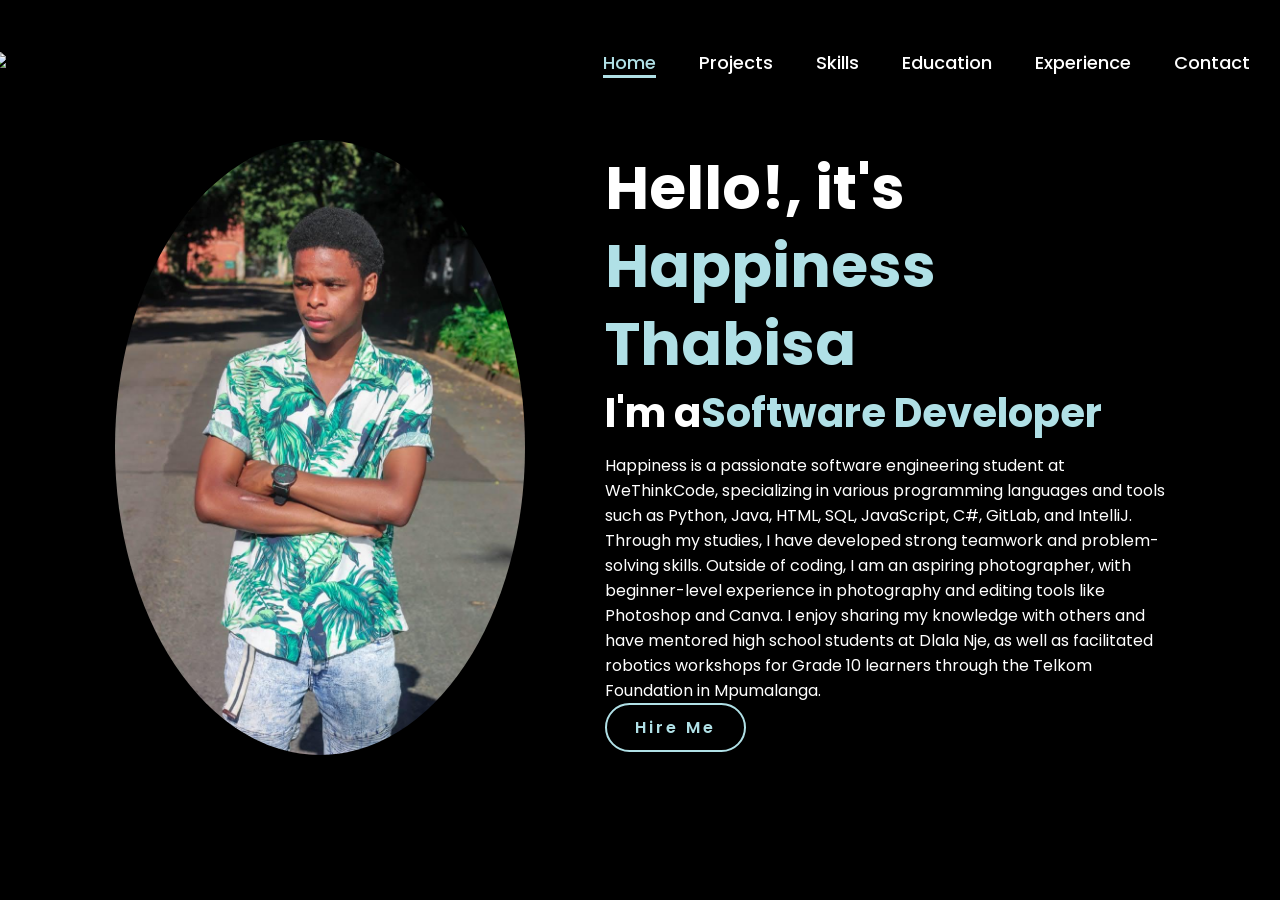
==== index.html @ 17fee204 "I added the project page" ====
<!DOCTYPE html>
<html lang="en">
<head>
    <meta charset="UTF-8">
    <meta name="viewport" content="width=device-width, initial-scale=1.0">
    <link rel="stylesheet" href="https://cdnjs.cloudflare.com/ajax/libs/font-awesome/6.5.2/css/all.min.css">
    <link rel="stylesheet" href="style.css">
    <title>HTSEFIKE Portfolio</title>
</head>
<body>
    <header>
        <div class="Logo"> <img class="header-img" src="HTSEFIKE.png"></div>
        <nav>
            <a href="#" class="active">Home</a>
            <a href="projects.html">Projects</a>
            <a href="#">Skills</a>
            <a href="#">Education</a>
            <a href="#">Experience</a>
            <a href="#">Contact</a>
        </nav>
    </header>
    <section class="home">
        <div class="home-img">
            <img src ="IMG-20211229-WA0019.jpg"alt="">
        </div>
        <div class="home-content">
            <h1>Hello!, it's <span>Happiness Thabisa</span></h1>
            <h3 class="typing-text">I'm a<span></span></h3>
            <p>Happiness is a passionate software engineering student at WeThinkCode, specializing in various programming languages and tools such as Python, Java, HTML, SQL, JavaScript, C#, GitLab, and IntelliJ. Through my studies, I have developed strong teamwork and problem-solving skills.

                Outside of coding, I am an aspiring photographer, with beginner-level experience in photography and editing tools like Photoshop and Canva. I enjoy sharing my knowledge with others and have mentored high school students at Dlala Nje, as well as facilitated robotics workshops for Grade 10 learners through the Telkom Foundation in Mpumalanga.</p>
            <div class="social-icons">
                <a href="#"><i class="fa4-brands fa-linkedin"></i></a>
                <a href="#"><i class="fa4-brands fa-github"></i></a>
                <a href="#"><i class="fa4-brands fa-instagram"></i></a>
                <a href="#"><i class="fa4-brands fa-facebook"></i></a>
            </div>
            <a href="#" class="btn">Hire Me</a>
        </div>
    </section>
</body>
</html>
---- style.css ----
@import url('https://fonts.googleapis.com/css2?family=Poppins:wght@100;200;300;400;500;600&display=swap');

*{margin: 0;
padding: 0;
box-sizing: border-box;
text-decoration: none;
outline: none;
font-family: "Poppins", sans-serif;
}

html{
    font-size: 62.5%;
}

body{
    width: 100%;
    height: 100vh;
    overflow-x: hidden;
    background-color: black;
    color: white;
}

header{
    margin-top: 20px;
    position: fixed;
    top: 20px;
    left: -20px;
    width: 100%;
    padding: 1rem;
    background-color: transparent;
    filter: drop-shadow(10px);
    display: flex;
    justify-content: space-between;
    align-items: center;
    z-index: 100;
    height: 5%;
}
.header-img{
    height:  180px;
}
.logo{
    font-size: 3rem;
    color: #b0e0e6;
    font-weight: 800;
    cursor: pointer;
    transition: 0.5s ease;
}

.logo:hover{
    transform: scale(1,1);
}
nav a{
    font-size: 1.8rem;
    color: white;
    margin-left: 4rem;
    font-weight: 500;
    transition: 0.4s ease;
    border-bottom: 3px solid transparent;
}

nav a:hover,
nav a.active{
    color: #b0e0e6;
    border-bottom: 3px solid #b0e0e6;
}

@media(max-width:995px){
    nav{
        position: absolute;
        display: none;
        top: 0;
        right: 0;
        width: 40%;
        border-left: 3px solid #b0e0e6;
        border-bottom: 3px solid #b0e0e6;
        border-bottom: 0.1rem solid rgba(0,0, 0, 1);
    }
    nav.active{
        display: block;
    }
    nav a{
        display: block;
        font-size: 2rem;
        margin: 3rem 0;
    }
    nav a:hover,
    nav a.active{
        padding: 1rem;
        border-radius: 0.5rem;
        border-bottom: 0.5rem solid #b0e0e6;
    }
}
section{
    min-height: 100vh;
    padding: 5rem 9% 5rem;
}
.home{
    display: flex;
    justify-content: center;
    align-items: center;
    gap: 8rem;
    background-color: black;
}
.home .home-content h1{
    font-size: 6rem;
    font-weight: 700;
    line-height: 1.3;
}

span{color:#b0e0e6;}

.home-content h3{
    font-size: 4rem;
    margin-bottom: 1rem;
    font-weight: 700;
}
.home-content p{
    font-size: 1.6rem;
}
.home-img{
    border-radius: 50%;
}
.home-img img{
    position: relative;
    width: 32vw;
    border-radius: 50%;
    box-shadow: 0 0 25px solid #b0e0e6;
    cursor: pointer;
    transition: 0.2s linear;
}
.home-img img:hover{
    font-size: 1.8rem;
    font-weight: 500;
}
.social-lcons a{
    display: inline-flex;
    justify-content: center;
    align-items: center;
    width: 4rem;
    height: 4rem;
    background-color: transparent;
    border: 0.2rem solid #b0e0e6;
    font-size: 2rem;
    border-radius: 2rem;
    margin: 3rem 1.5rem 3rem 0;
    transition: 0.3s ease;
    color: #b0e0e6;
}
.social-lcons a:hover{
    color: black;
    transform: scale(1.3)translateY(-5px);
    background-color: #b0e0e6;
    box-shadow: 0 0 25px #b0e0e6;
}

.btn{
    display: inline-block;
    padding: 1rem 2.8rem;
    background-color: black;
    border-radius: 4rem;
    font-size: 1.6rem;
    color: #b0e0e6;
    letter-spacing: 0.3rem;
    font-weight: 600;
    border: 2px solid #b0e0e6;
    transition: 0.3s ease;
    cursor: pointer;
}
.btn:hover{
    transform: scale(1.03);
    background-color: #b0e0e6;
    color: black;
    box-shadow: 0 0 25px #b0e0e6;
}

.typing-text{
    font-size: 34px;
    font-weight: 600;
    min-width: 280px;
}
.typing-text span{
    position: relative;
}
.typing-text span::before{
    content: "Software Developer";
    color:#b0e0e6;
    animation: words 20s infinite;
}
.typing-text span::after{
    content: "";
    background-color: black;
    position: absolute;
    width: calc(100%+8px);
    height: 100%;
    border-left: 3px solid black;
    right: -8;
    animation: cursor 0.6s infinite;
}
@keyframes words{
    0%, 20%{
    content: " Software Engineer";
    }
    21%, 40%{
        content: " Developer";
    }
    41%, 60%{
        content: " Photographer";
    }
    61%, 80%{
        content: " Web Developer";
    }
    81%, 100%{
        content: " Tech Tutor";
    }
}
@media(max-width: 100px){
    .home{
        gap:4rem;
    }
}
@media(max-width: 995px){
    .home{
        flex-direction: column;
        margin: 5rem 4rem;
    }
    .home .home-content h3{
        font-size: 2.5rem;
    }
    .home-content h1{
        font-size: 5rem;
    }
    .home-img img{
        width: 70vw;
        margin-top: 4rem;
    }
    
}

.projects-gallery {
    display: flex;
    flex-wrap: wrap;
    gap: 20px;
    justify-content: center;
}
.project {
    text-align: center;
}
.project img {
    max-width: 300px;
    border-radius: 10px;
}
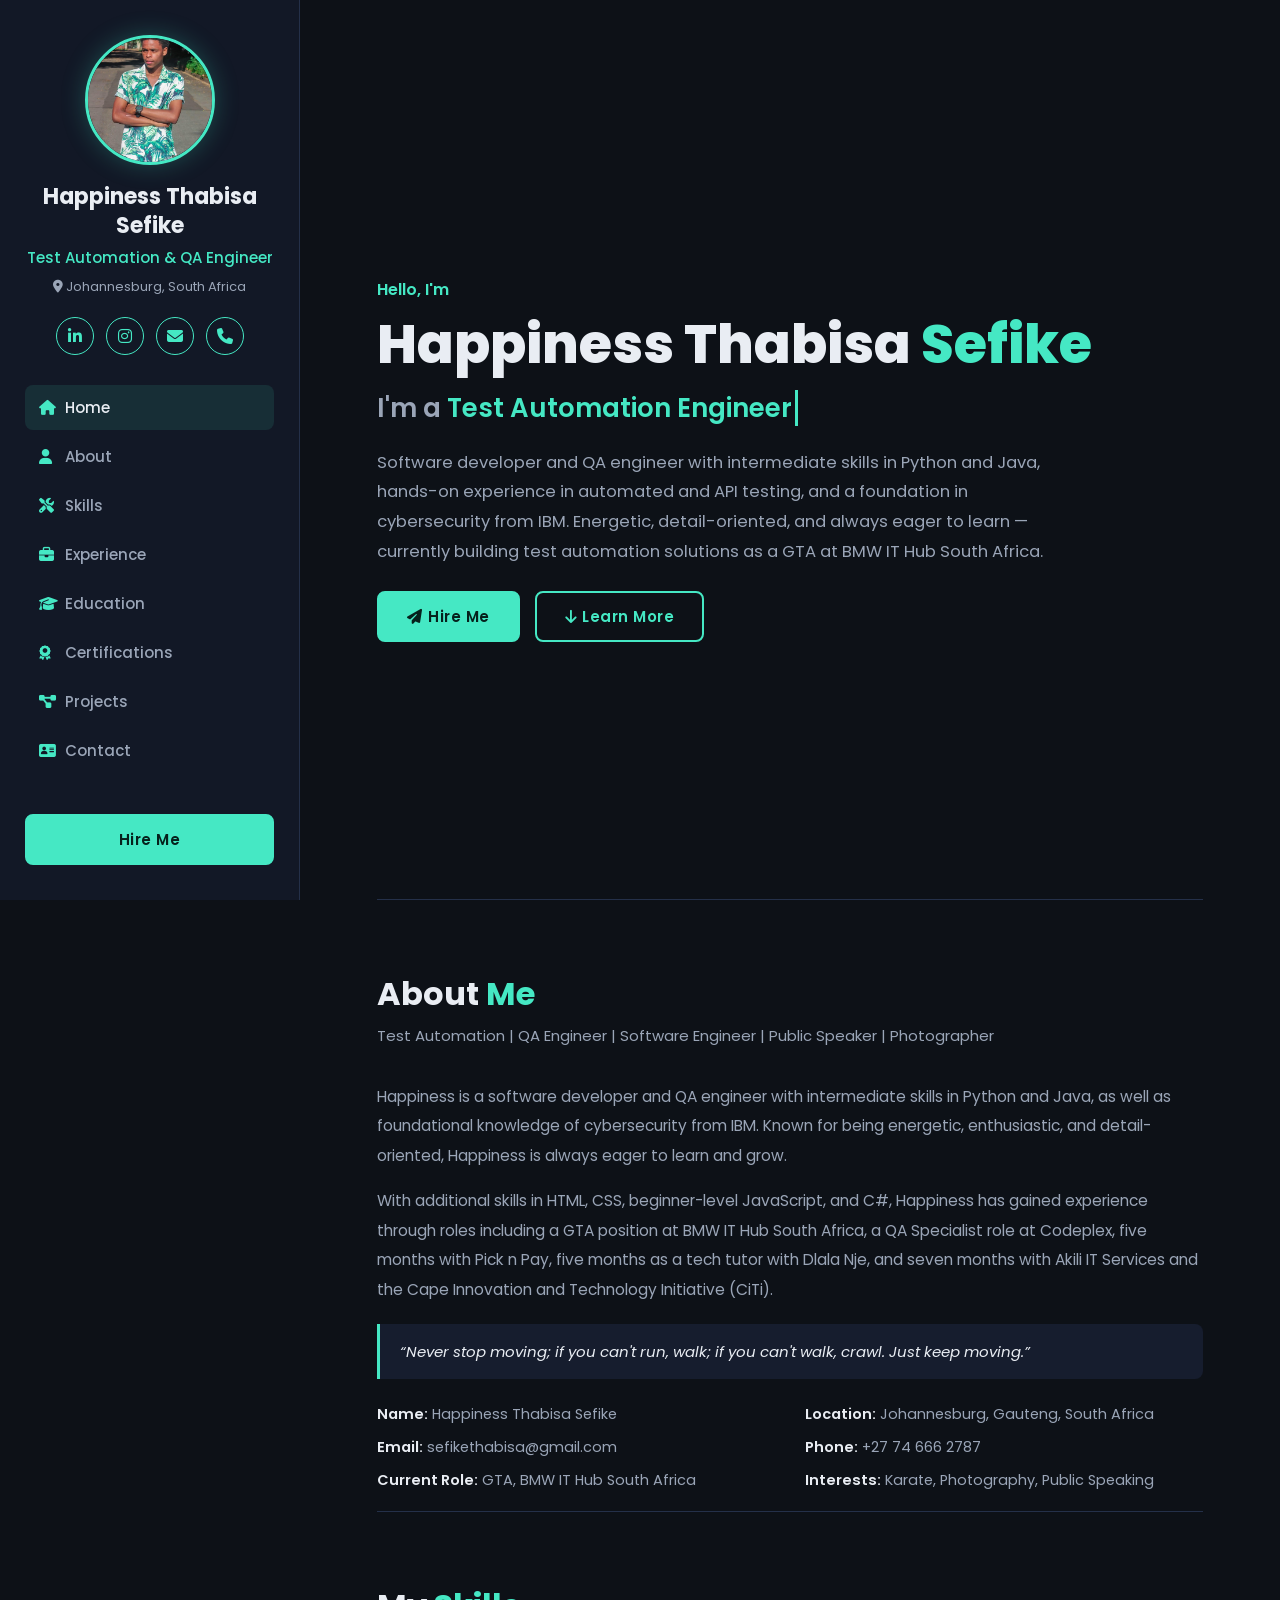
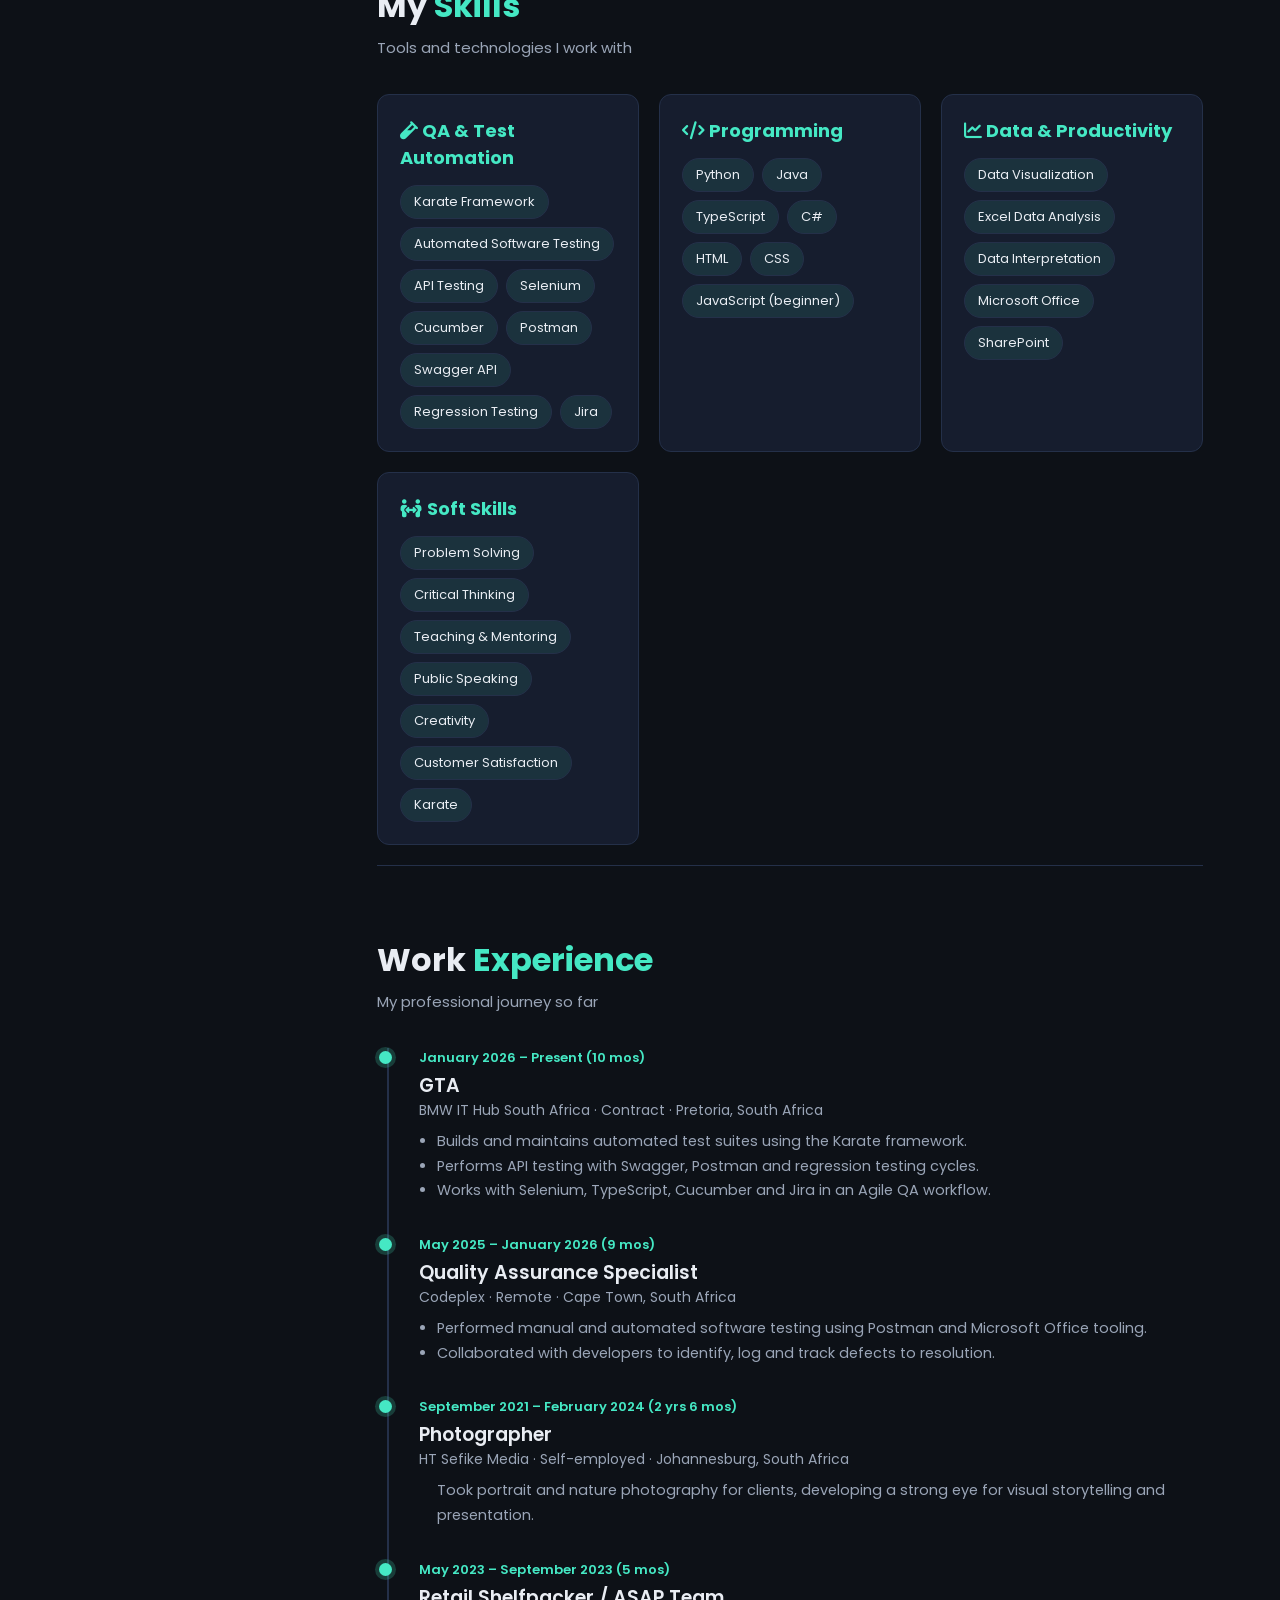
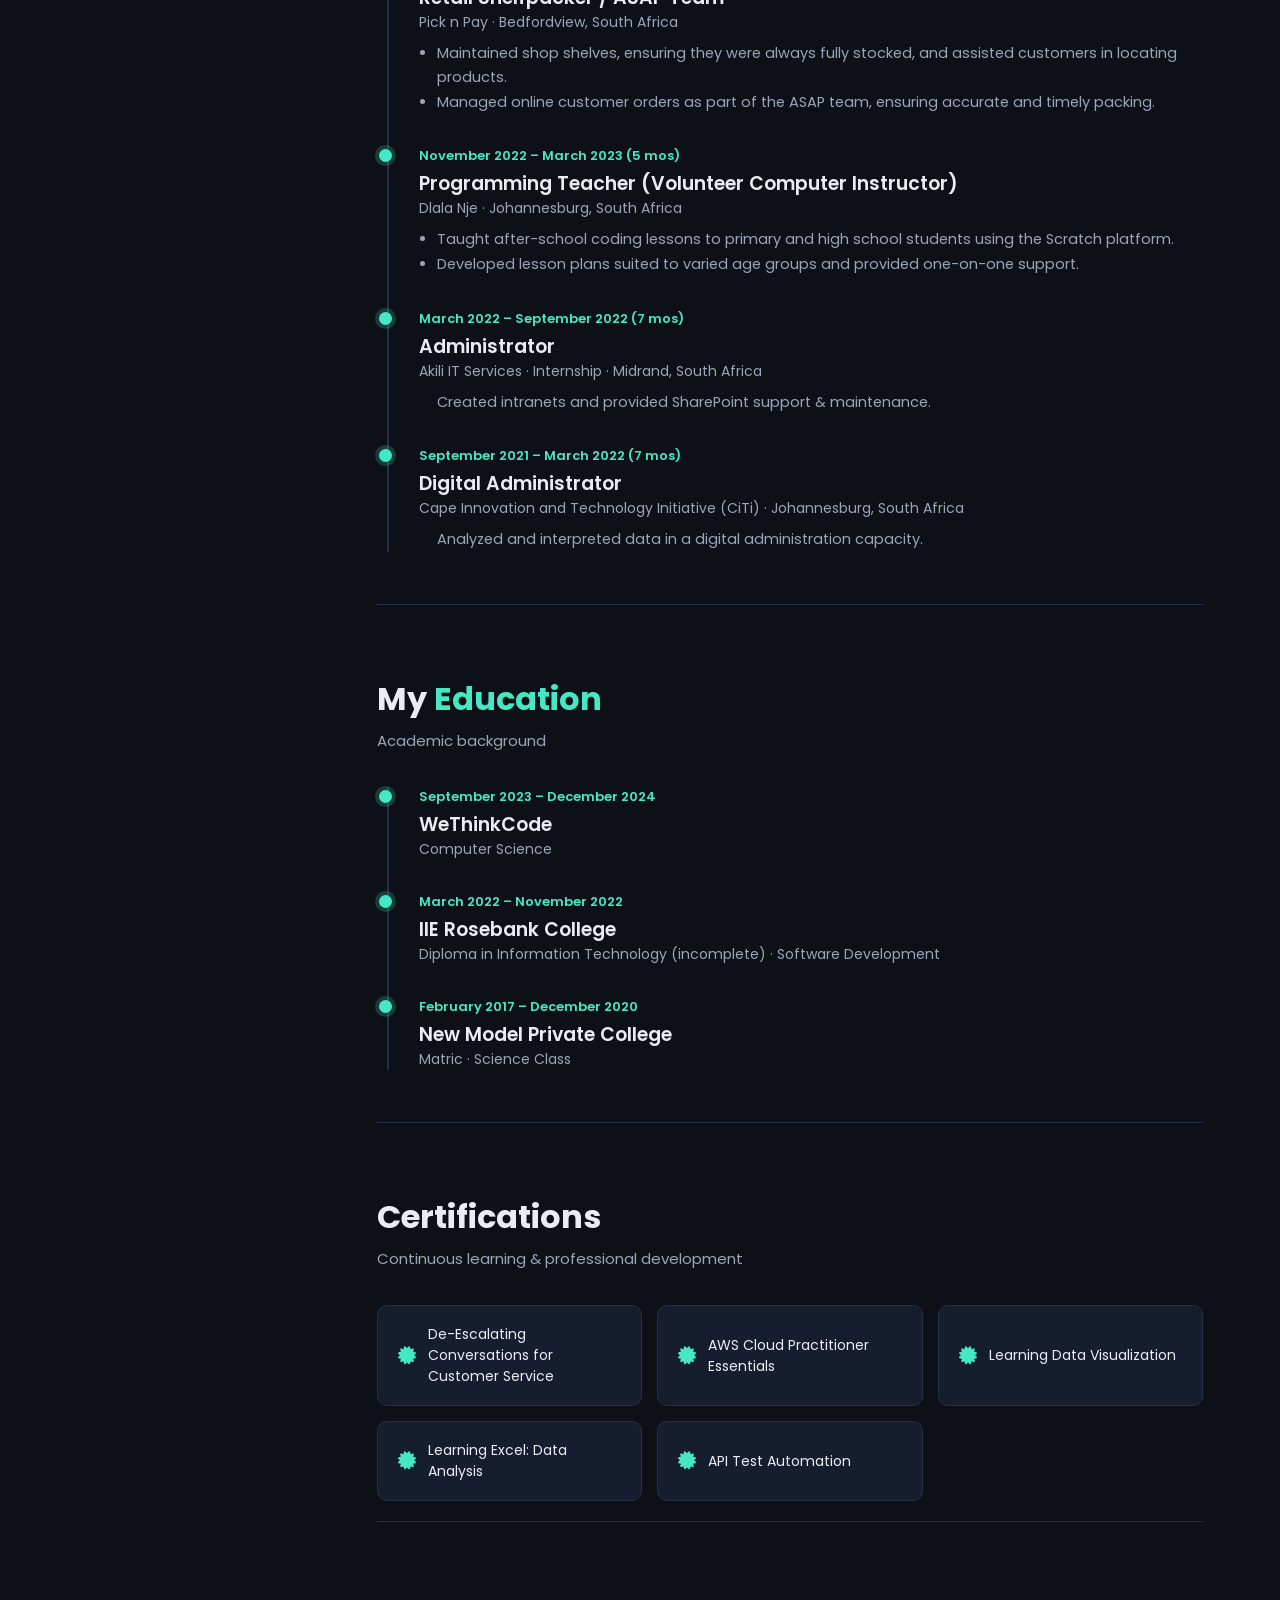
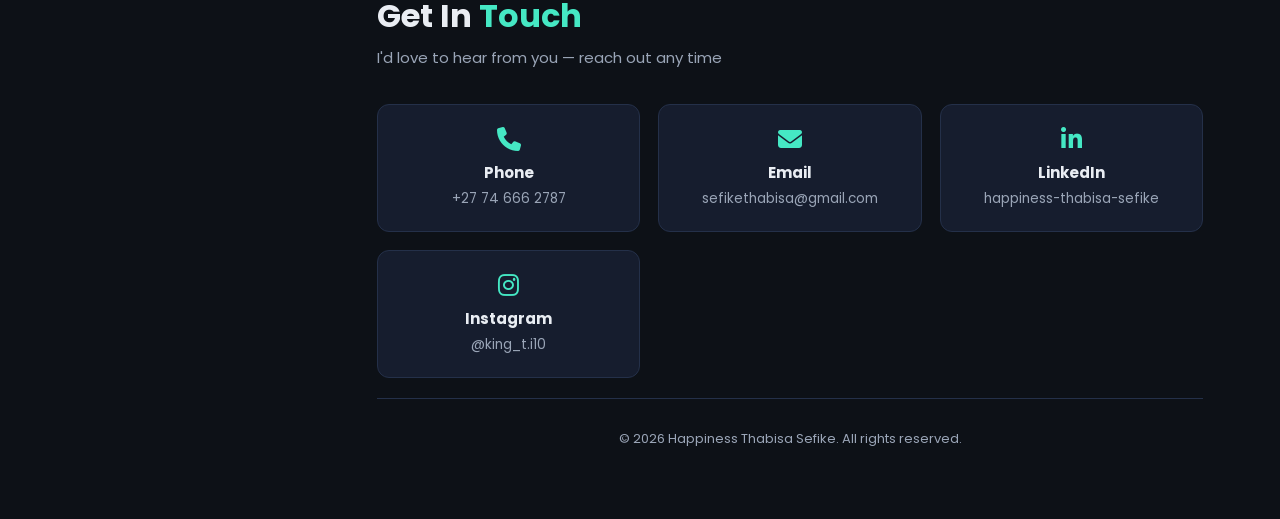
==== commit 871a857a: "Redesign portfolio with professional sidebar layout and updated resume info - Rebuild index.html wit" ====
--- a/index.html
+++ b/index.html
@@ -3,40 +3,292 @@
 <head>
     <meta charset="UTF-8">
     <meta name="viewport" content="width=device-width, initial-scale=1.0">
+    <meta name="description" content="Happiness Thabisa Sefike - Test Automation & QA Engineer, Software Engineer and Photographer, based in Johannesburg, South Africa.">
     <link rel="stylesheet" href="https://cdnjs.cloudflare.com/ajax/libs/font-awesome/6.5.2/css/all.min.css">
     <link rel="stylesheet" href="style.css">
-    <title>HTSEFIKE Portfolio</title>
+    <title>Happiness Sefike | Portfolio</title>
 </head>
 <body>
-    <header>
-        <div class="Logo"> <img class="header-img" src="HTSEFIKE.png"></div>
-        <nav>
-            <a href="#" class="active">Home</a>
-            <a href="projects.html">Projects</a>
-            <a href="#">Skills</a>
-            <a href="#">Education</a>
-            <a href="#">Experience</a>
-            <a href="#">Contact</a>
-        </nav>
-    </header>
-    <section class="home">
-        <div class="home-img">
-            <img src ="IMG-20211229-WA0019.jpg"alt="">
-        </div>
-        <div class="home-content">
-            <h1>Hello!, it's <span>Happiness Thabisa</span></h1>
-            <h3 class="typing-text">I'm a<span></span></h3>
-            <p>Happiness is a passionate software engineering student at WeThinkCode, specializing in various programming languages and tools such as Python, Java, HTML, SQL, JavaScript, C#, GitLab, and IntelliJ. Through my studies, I have developed strong teamwork and problem-solving skills.
-
-                Outside of coding, I am an aspiring photographer, with beginner-level experience in photography and editing tools like Photoshop and Canva. I enjoy sharing my knowledge with others and have mentored high school students at Dlala Nje, as well as facilitated robotics workshops for Grade 10 learners through the Telkom Foundation in Mpumalanga.</p>
+    <div class="layout">
+        <aside class="sidebar">
+            <button class="menu-toggle" id="menuToggle"><i class="fa-solid fa-bars"></i></button>
+            <div class="profile-photo">
+                <img src="IMG-20211229-WA0019.jpg" alt="Happiness Thabisa Sefike">
+            </div>
+            <h1>Happiness Thabisa <span>Sefike</span></h1>
+            <div class="role">Test Automation &amp; QA Engineer</div>
+            <div class="location"><i class="fa-solid fa-location-dot"></i> Johannesburg, South Africa</div>
+
             <div class="social-icons">
-                <a href="#"><i class="fa4-brands fa-linkedin"></i></a>
-                <a href="#"><i class="fa4-brands fa-github"></i></a>
-                <a href="#"><i class="fa4-brands fa-instagram"></i></a>
-                <a href="#"><i class="fa4-brands fa-facebook"></i></a>
+                <a href="https://www.linkedin.com/in/happiness-thabisa-sefike-11b78b220" target="_blank" rel="noopener" aria-label="LinkedIn"><i class="fa-brands fa-linkedin-in"></i></a>
+                <a href="https://www.instagram.com/king_t.i10/" target="_blank" rel="noopener" aria-label="Instagram"><i class="fa-brands fa-instagram"></i></a>
+                <a href="mailto:sefikethabisa@gmail.com" aria-label="Email"><i class="fa-solid fa-envelope"></i></a>
+                <a href="tel:+27746662787" aria-label="Phone"><i class="fa-solid fa-phone"></i></a>
             </div>
-            <a href="#" class="btn">Hire Me</a>
-        </div>
-    </section>
+
+            <nav class="side-nav" id="sideNav">
+                <a href="#home" class="active"><i class="fa-solid fa-house"></i> Home</a>
+                <a href="#about"><i class="fa-solid fa-user"></i> About</a>
+                <a href="#skills"><i class="fa-solid fa-screwdriver-wrench"></i> Skills</a>
+                <a href="#experience"><i class="fa-solid fa-briefcase"></i> Experience</a>
+                <a href="#education"><i class="fa-solid fa-graduation-cap"></i> Education</a>
+                <a href="#certifications"><i class="fa-solid fa-award"></i> Certifications</a>
+                <a href="projects.html"><i class="fa-solid fa-diagram-project"></i> Projects</a>
+                <a href="#contact"><i class="fa-solid fa-address-card"></i> Contact</a>
+            </nav>
+
+            <a href="mailto:sefikethabisa@gmail.com" class="btn filled">Hire Me</a>
+        </aside>
+
+        <main class="main-content">
+            <section class="home" id="home">
+                <div class="eyebrow">Hello, I'm</div>
+                <h1>Happiness Thabisa <span>Sefike</span></h1>
+                <h3 class="typing-text">I'm a <span class="typed-word"></span></h3>
+                <p class="lead">
+                    Software developer and QA engineer with intermediate skills in Python and Java, hands-on
+                    experience in automated and API testing, and a foundation in cybersecurity from IBM. Energetic,
+                    detail-oriented, and always eager to learn &mdash; currently building test automation solutions
+                    as a GTA at BMW IT Hub South Africa.
+                </p>
+                <div class="cta-group">
+                    <a href="mailto:sefikethabisa@gmail.com" class="btn filled"><i class="fa-solid fa-paper-plane"></i> Hire Me</a>
+                    <a href="#about" class="btn"><i class="fa-solid fa-arrow-down"></i> Learn More</a>
+                </div>
+            </section>
+
+            <section id="about">
+                <h2 class="section-title">About <span>Me</span></h2>
+                <p class="section-subtitle">Test Automation | QA Engineer | Software Engineer | Public Speaker | Photographer</p>
+                <div class="about-text">
+                    <p>
+                        Happiness is a software developer and QA engineer with intermediate skills in Python and Java,
+                        as well as foundational knowledge of cybersecurity from IBM. Known for being energetic,
+                        enthusiastic, and detail-oriented, Happiness is always eager to learn and grow.
+                    </p>
+                    <p>
+                        With additional skills in HTML, CSS, beginner-level JavaScript, and C#, Happiness has gained
+                        experience through roles including a GTA position at BMW IT Hub South Africa, a QA Specialist
+                        role at Codeplex, five months with Pick n Pay, five months as a tech tutor with Dlala Nje, and
+                        seven months with Akili IT Services and the Cape Innovation and Technology Initiative (CiTi).
+                    </p>
+                    <div class="quote">
+                        &ldquo;Never stop moving; if you can't run, walk; if you can't walk, crawl. Just keep moving.&rdquo;
+                    </div>
+                </div>
+                <div class="info-grid">
+                    <div><b>Name:</b> Happiness Thabisa Sefike</div>
+                    <div><b>Location:</b> Johannesburg, Gauteng, South Africa</div>
+                    <div><b>Email:</b> sefikethabisa@gmail.com</div>
+                    <div><b>Phone:</b> +27 74 666 2787</div>
+                    <div><b>Current Role:</b> GTA, BMW IT Hub South Africa</div>
+                    <div><b>Interests:</b> Karate, Photography, Public Speaking</div>
+                </div>
+            </section>
+
+            <section id="skills">
+                <h2 class="section-title">My <span>Skills</span></h2>
+                <p class="section-subtitle">Tools and technologies I work with</p>
+                <div class="skills-grid">
+                    <div class="skill-card">
+                        <h3><i class="fa-solid fa-vial"></i> QA &amp; Test Automation</h3>
+                        <div class="tag-list">
+                            <span class="tag">Karate Framework</span>
+                            <span class="tag">Automated Software Testing</span>
+                            <span class="tag">API Testing</span>
+                            <span class="tag">Selenium</span>
+                            <span class="tag">Cucumber</span>
+                            <span class="tag">Postman</span>
+                            <span class="tag">Swagger API</span>
+                            <span class="tag">Regression Testing</span>
+                            <span class="tag">Jira</span>
+                        </div>
+                    </div>
+                    <div class="skill-card">
+                        <h3><i class="fa-solid fa-code"></i> Programming</h3>
+                        <div class="tag-list">
+                            <span class="tag">Python</span>
+                            <span class="tag">Java</span>
+                            <span class="tag">TypeScript</span>
+                            <span class="tag">C#</span>
+                            <span class="tag">HTML</span>
+                            <span class="tag">CSS</span>
+                            <span class="tag">JavaScript (beginner)</span>
+                        </div>
+                    </div>
+                    <div class="skill-card">
+                        <h3><i class="fa-solid fa-chart-line"></i> Data &amp; Productivity</h3>
+                        <div class="tag-list">
+                            <span class="tag">Data Visualization</span>
+                            <span class="tag">Excel Data Analysis</span>
+                            <span class="tag">Data Interpretation</span>
+                            <span class="tag">Microsoft Office</span>
+                            <span class="tag">SharePoint</span>
+                        </div>
+                    </div>
+                    <div class="skill-card">
+                        <h3><i class="fa-solid fa-people-arrows"></i> Soft Skills</h3>
+                        <div class="tag-list">
+                            <span class="tag">Problem Solving</span>
+                            <span class="tag">Critical Thinking</span>
+                            <span class="tag">Teaching &amp; Mentoring</span>
+                            <span class="tag">Public Speaking</span>
+                            <span class="tag">Creativity</span>
+                            <span class="tag">Customer Satisfaction</span>
+                            <span class="tag">Karate</span>
+                        </div>
+                    </div>
+                </div>
+            </section>
+
+            <section id="experience">
+                <h2 class="section-title">Work <span>Experience</span></h2>
+                <p class="section-subtitle">My professional journey so far</p>
+                <div class="timeline">
+                    <div class="timeline-item">
+                        <div class="tl-date">January 2026 &ndash; Present (10 mos)</div>
+                        <h3>GTA</h3>
+                        <div class="tl-org">BMW IT Hub South Africa &middot; Contract &middot; Pretoria, South Africa</div>
+                        <ul>
+                            <li>Builds and maintains automated test suites using the Karate framework.</li>
+                            <li>Performs API testing with Swagger, Postman and regression testing cycles.</li>
+                            <li>Works with Selenium, TypeScript, Cucumber and Jira in an Agile QA workflow.</li>
+                        </ul>
+                    </div>
+                    <div class="timeline-item">
+                        <div class="tl-date">May 2025 &ndash; January 2026 (9 mos)</div>
+                        <h3>Quality Assurance Specialist</h3>
+                        <div class="tl-org">Codeplex &middot; Remote &middot; Cape Town, South Africa</div>
+                        <ul>
+                            <li>Performed manual and automated software testing using Postman and Microsoft Office tooling.</li>
+                            <li>Collaborated with developers to identify, log and track defects to resolution.</li>
+                        </ul>
+                    </div>
+                    <div class="timeline-item">
+                        <div class="tl-date">September 2021 &ndash; February 2024 (2 yrs 6 mos)</div>
+                        <h3>Photographer</h3>
+                        <div class="tl-org">HT Sefike Media &middot; Self-employed &middot; Johannesburg, South Africa</div>
+                        <p>Took portrait and nature photography for clients, developing a strong eye for visual storytelling and presentation.</p>
+                    </div>
+                    <div class="timeline-item">
+                        <div class="tl-date">May 2023 &ndash; September 2023 (5 mos)</div>
+                        <h3>Retail Shelfpacker / ASAP Team</h3>
+                        <div class="tl-org">Pick n Pay &middot; Bedfordview, South Africa</div>
+                        <ul>
+                            <li>Maintained shop shelves, ensuring they were always fully stocked, and assisted customers in locating products.</li>
+                            <li>Managed online customer orders as part of the ASAP team, ensuring accurate and timely packing.</li>
+                        </ul>
+                    </div>
+                    <div class="timeline-item">
+                        <div class="tl-date">November 2022 &ndash; March 2023 (5 mos)</div>
+                        <h3>Programming Teacher (Volunteer Computer Instructor)</h3>
+                        <div class="tl-org">Dlala Nje &middot; Johannesburg, South Africa</div>
+                        <ul>
+                            <li>Taught after-school coding lessons to primary and high school students using the Scratch platform.</li>
+                            <li>Developed lesson plans suited to varied age groups and provided one-on-one support.</li>
+                        </ul>
+                    </div>
+                    <div class="timeline-item">
+                        <div class="tl-date">March 2022 &ndash; September 2022 (7 mos)</div>
+                        <h3>Administrator</h3>
+                        <div class="tl-org">Akili IT Services &middot; Internship &middot; Midrand, South Africa</div>
+                        <p>Created intranets and provided SharePoint support &amp; maintenance.</p>
+                    </div>
+                    <div class="timeline-item">
+                        <div class="tl-date">September 2021 &ndash; March 2022 (7 mos)</div>
+                        <h3>Digital Administrator</h3>
+                        <div class="tl-org">Cape Innovation and Technology Initiative (CiTi) &middot; Johannesburg, South Africa</div>
+                        <p>Analyzed and interpreted data in a digital administration capacity.</p>
+                    </div>
+                </div>
+            </section>
+
+            <section id="education">
+                <h2 class="section-title">My <span>Education</span></h2>
+                <p class="section-subtitle">Academic background</p>
+                <div class="timeline">
+                    <div class="timeline-item">
+                        <div class="tl-date">September 2023 &ndash; December 2024</div>
+                        <h3>WeThinkCode</h3>
+                        <div class="tl-org">Computer Science</div>
+                    </div>
+                    <div class="timeline-item">
+                        <div class="tl-date">March 2022 &ndash; November 2022</div>
+                        <h3>IIE Rosebank College</h3>
+                        <div class="tl-org">Diploma in Information Technology (incomplete) &middot; Software Development</div>
+                    </div>
+                    <div class="timeline-item">
+                        <div class="tl-date">February 2017 &ndash; December 2020</div>
+                        <h3>New Model Private College</h3>
+                        <div class="tl-org">Matric &middot; Science Class</div>
+                    </div>
+                </div>
+            </section>
+
+            <section id="certifications">
+                <h2 class="section-title">Certifications</h2>
+                <p class="section-subtitle">Continuous learning &amp; professional development</p>
+                <div class="cert-grid">
+                    <div class="cert-card"><i class="fa-solid fa-certificate"></i> De-Escalating Conversations for Customer Service</div>
+                    <div class="cert-card"><i class="fa-solid fa-certificate"></i> AWS Cloud Practitioner Essentials</div>
+                    <div class="cert-card"><i class="fa-solid fa-certificate"></i> Learning Data Visualization</div>
+                    <div class="cert-card"><i class="fa-solid fa-certificate"></i> Learning Excel: Data Analysis</div>
+                    <div class="cert-card"><i class="fa-solid fa-certificate"></i> API Test Automation</div>
+                </div>
+            </section>
+
+            <section id="contact">
+                <h2 class="section-title">Get In <span>Touch</span></h2>
+                <p class="section-subtitle">I'd love to hear from you &mdash; reach out any time</p>
+                <div class="contact-grid">
+                    <a href="tel:+27746662787" class="contact-card">
+                        <i class="fa-solid fa-phone"></i>
+                        <h4>Phone</h4>
+                        <p>+27 74 666 2787</p>
+                    </a>
+                    <a href="mailto:sefikethabisa@gmail.com" class="contact-card">
+                        <i class="fa-solid fa-envelope"></i>
+                        <h4>Email</h4>
+                        <p>sefikethabisa@gmail.com</p>
+                    </a>
+                    <a href="https://www.linkedin.com/in/happiness-thabisa-sefike-11b78b220" target="_blank" rel="noopener" class="contact-card">
+                        <i class="fa-brands fa-linkedin-in"></i>
+                        <h4>LinkedIn</h4>
+                        <p>happiness-thabisa-sefike</p>
+                    </a>
+                    <a href="https://www.instagram.com/king_t.i10/" target="_blank" rel="noopener" class="contact-card">
+                        <i class="fa-brands fa-instagram"></i>
+                        <h4>Instagram</h4>
+                        <p>@king_t.i10</p>
+                    </a>
+                </div>
+            </section>
+
+            <footer>&copy; 2026 Happiness Thabisa Sefike. All rights reserved.</footer>
+        </main>
+    </div>
+
+    <script>
+        // Mobile nav toggle
+        const menuToggle = document.getElementById('menuToggle');
+        const sideNav = document.getElementById('sideNav');
+        if (menuToggle) {
+            menuToggle.addEventListener('click', () => sideNav.classList.toggle('open'));
+        }
+
+        // Highlight active section link on scroll
+        const sections = document.querySelectorAll('main section[id]');
+        const navLinks = document.querySelectorAll('.side-nav a[href^="#"]');
+        window.addEventListener('scroll', () => {
+            let current = '';
+            sections.forEach(section => {
+                const top = section.offsetTop - 150;
+                if (window.scrollY >= top) current = section.getAttribute('id');
+            });
+            navLinks.forEach(link => {
+                link.classList.toggle('active', link.getAttribute('href') === '#' + current);
+            });
+        });
+    </script>
 </body>
-</html>+</html>
--- a/style.css
+++ b/style.css
@@ -1,251 +1,520 @@
-@import url('https://fonts.googleapis.com/css2?family=Poppins:wght@100;200;300;400;500;600&display=swap');
-
-*{margin: 0;
-padding: 0;
-box-sizing: border-box;
-text-decoration: none;
-outline: none;
-font-family: "Poppins", sans-serif;
-}
-
-html{
-    font-size: 62.5%;
-}
+@import url('https://fonts.googleapis.com/css2?family=Poppins:wght@300;400;500;600;700;800&display=swap');
+
+:root{
+    --bg: #0d1117;
+    --bg-alt: #121826;
+    --card: #161d2e;
+    --accent: #45e8c4;
+    --accent-dark: #22c7a3;
+    --text: #e9edf3;
+    --text-muted: #9aa5b7;
+    --border: #243049;
+    --sidebar-w: 300px;
+}
+
+*{
+    margin: 0;
+    padding: 0;
+    box-sizing: border-box;
+    text-decoration: none;
+    outline: none;
+    font-family: "Poppins", sans-serif;
+}
+
+html{ font-size: 62.5%; scroll-behavior: smooth; }
 
 body{
     width: 100%;
+    min-height: 100vh;
+    background-color: var(--bg);
+    color: var(--text);
+}
+
+a{ color: inherit; }
+
+::selection{ background: var(--accent); color: #06211c; }
+
+/* ---------- Layout ---------- */
+.layout{
+    display: flex;
+    min-height: 100vh;
+}
+
+/* ---------- Sidebar ---------- */
+.sidebar{
+    width: var(--sidebar-w);
+    flex-shrink: 0;
+    background: var(--bg-alt);
+    border-right: 1px solid var(--border);
+    padding: 3.5rem 2.5rem;
+    position: fixed;
+    top: 0;
+    left: 0;
     height: 100vh;
-    overflow-x: hidden;
-    background-color: black;
-    color: white;
-}
-
-header{
-    margin-top: 20px;
-    position: fixed;
-    top: 20px;
-    left: -20px;
+    overflow-y: auto;
+    display: flex;
+    flex-direction: column;
+    align-items: center;
+    text-align: center;
+    z-index: 200;
+}
+
+.menu-toggle{
+    display: none;
+}
+
+.profile-photo{
+    width: 13rem;
+    height: 13rem;
+    border-radius: 50%;
+    overflow: hidden;
+    border: 3px solid var(--accent);
+    box-shadow: 0 0 25px rgba(69, 232, 196, 0.25);
+    margin-bottom: 1.8rem;
+}
+.profile-photo img{
     width: 100%;
-    padding: 1rem;
-    background-color: transparent;
-    filter: drop-shadow(10px);
-    display: flex;
-    justify-content: space-between;
-    align-items: center;
-    z-index: 100;
-    height: 5%;
-}
-.header-img{
-    height:  180px;
-}
-.logo{
-    font-size: 3rem;
-    color: #b0e0e6;
-    font-weight: 800;
-    cursor: pointer;
-    transition: 0.5s ease;
-}
-
-.logo:hover{
-    transform: scale(1,1);
-}
-nav a{
-    font-size: 1.8rem;
-    color: white;
-    margin-left: 4rem;
-    font-weight: 500;
-    transition: 0.4s ease;
-    border-bottom: 3px solid transparent;
-}
-
-nav a:hover,
-nav a.active{
-    color: #b0e0e6;
-    border-bottom: 3px solid #b0e0e6;
-}
-
-@media(max-width:995px){
-    nav{
-        position: absolute;
-        display: none;
-        top: 0;
-        right: 0;
-        width: 40%;
-        border-left: 3px solid #b0e0e6;
-        border-bottom: 3px solid #b0e0e6;
-        border-bottom: 0.1rem solid rgba(0,0, 0, 1);
-    }
-    nav.active{
-        display: block;
-    }
-    nav a{
-        display: block;
-        font-size: 2rem;
-        margin: 3rem 0;
-    }
-    nav a:hover,
-    nav a.active{
-        padding: 1rem;
-        border-radius: 0.5rem;
-        border-bottom: 0.5rem solid #b0e0e6;
-    }
-}
-section{
-    min-height: 100vh;
-    padding: 5rem 9% 5rem;
-}
-.home{
-    display: flex;
-    justify-content: center;
-    align-items: center;
-    gap: 8rem;
-    background-color: black;
-}
-.home .home-content h1{
-    font-size: 6rem;
+    height: 100%;
+    object-fit: cover;
+}
+
+.sidebar h1{
+    font-size: 2.2rem;
     font-weight: 700;
     line-height: 1.3;
 }
 
-span{color:#b0e0e6;}
-
-.home-content h3{
-    font-size: 4rem;
-    margin-bottom: 1rem;
-    font-weight: 700;
-}
-.home-content p{
-    font-size: 1.6rem;
-}
-.home-img{
-    border-radius: 50%;
-}
-.home-img img{
-    position: relative;
-    width: 32vw;
-    border-radius: 50%;
-    box-shadow: 0 0 25px solid #b0e0e6;
-    cursor: pointer;
-    transition: 0.2s linear;
-}
-.home-img img:hover{
-    font-size: 1.8rem;
+.sidebar .role{
+    font-size: 1.5rem;
+    color: var(--accent);
     font-weight: 500;
-}
-.social-lcons a{
+    margin-top: 0.6rem;
+    min-height: 2.2rem;
+}
+
+.sidebar .location{
+    font-size: 1.3rem;
+    color: var(--text-muted);
+    margin-top: 0.8rem;
+}
+
+.social-icons{
+    display: flex;
+    gap: 1.2rem;
+    margin: 2rem 0;
+}
+.social-icons a{
     display: inline-flex;
     justify-content: center;
     align-items: center;
-    width: 4rem;
-    height: 4rem;
+    width: 3.8rem;
+    height: 3.8rem;
+    border: 0.15rem solid var(--accent);
+    border-radius: 50%;
+    font-size: 1.6rem;
+    color: var(--accent);
+    transition: 0.3s ease;
+}
+.social-icons a:hover{
+    background-color: var(--accent);
+    color: #06211c;
+    transform: translateY(-4px);
+    box-shadow: 0 6px 18px rgba(69, 232, 196, 0.35);
+}
+
+nav.side-nav{
+    width: 100%;
+    margin-top: 1rem;
+    text-align: left;
+    flex: 1;
+}
+nav.side-nav a{
+    display: block;
+    font-size: 1.5rem;
+    color: var(--text-muted);
+    font-weight: 500;
+    padding: 1.1rem 1.4rem;
+    border-radius: 0.8rem;
+    margin-bottom: 0.4rem;
+    transition: 0.25s ease;
+}
+nav.side-nav a i{
+    width: 2.2rem;
+    display: inline-block;
+    color: var(--accent);
+}
+nav.side-nav a:hover,
+nav.side-nav a.active{
+    background-color: rgba(69, 232, 196, 0.1);
+    color: var(--text);
+}
+
+.sidebar .btn{
+    width: 100%;
+    margin-top: 1.5rem;
+}
+
+/* ---------- Main content ---------- */
+.main-content{
+    margin-left: var(--sidebar-w);
+    width: calc(100% - var(--sidebar-w));
+    padding: 0 6% 6rem;
+}
+
+section{
+    padding: 7rem 0 2rem;
+    border-bottom: 1px solid var(--border);
+    max-width: 1000px;
+}
+section:last-child{ border-bottom: none; }
+
+.section-title{
+    font-size: 3.2rem;
+    font-weight: 700;
+    margin-bottom: 0.6rem;
+}
+.section-title span{ color: var(--accent); }
+
+.section-subtitle{
+    font-size: 1.5rem;
+    color: var(--text-muted);
+    margin-bottom: 3.5rem;
+}
+
+/* ---------- Home / Hero ---------- */
+.home{
+    display: flex;
+    flex-direction: column;
+    justify-content: center;
+    min-height: 100vh;
+    padding-top: 4rem;
+}
+.home .eyebrow{
+    font-size: 1.6rem;
+    color: var(--accent);
+    font-weight: 600;
+    margin-bottom: 1rem;
+}
+.home h1{
+    font-size: 5.4rem;
+    font-weight: 800;
+    line-height: 1.2;
+}
+.home h1 span{ color: var(--accent); }
+
+.typing-text{
+    font-size: 2.6rem;
+    font-weight: 600;
+    margin: 1.2rem 0 2rem;
+    color: var(--text-muted);
+}
+.typing-text span{ position: relative; color: var(--accent); }
+.typing-text span::after{
+    content: "";
+    border-right: 3px solid var(--accent);
+    margin-left: 3px;
+    animation: cursor 0.7s infinite;
+}
+@keyframes cursor{
+    50%{ border-color: transparent; }
+}
+
+.typed-word::before{
+    content: "Test Automation Engineer";
+    animation: words 12s infinite;
+}
+@keyframes words{
+    0%, 20%{ content: "Test Automation Engineer"; }
+    25%, 45%{ content: "QA Engineer"; }
+    50%, 70%{ content: "Software Engineer"; }
+    75%, 95%{ content: "Photographer"; }
+}
+
+.home p.lead{
+    font-size: 1.65rem;
+    line-height: 1.8;
+    color: var(--text-muted);
+    max-width: 68rem;
+    margin-bottom: 2.5rem;
+}
+
+.cta-group{
+    display: flex;
+    gap: 1.5rem;
+    flex-wrap: wrap;
+}
+
+.btn{
+    display: inline-flex;
+    align-items: center;
+    justify-content: center;
+    gap: 0.6rem;
+    padding: 1.2rem 2.8rem;
     background-color: transparent;
-    border: 0.2rem solid #b0e0e6;
-    font-size: 2rem;
-    border-radius: 2rem;
-    margin: 3rem 1.5rem 3rem 0;
-    transition: 0.3s ease;
-    color: #b0e0e6;
-}
-.social-lcons a:hover{
-    color: black;
-    transform: scale(1.3)translateY(-5px);
-    background-color: #b0e0e6;
-    box-shadow: 0 0 25px #b0e0e6;
-}
-
-.btn{
-    display: inline-block;
-    padding: 1rem 2.8rem;
-    background-color: black;
-    border-radius: 4rem;
-    font-size: 1.6rem;
-    color: #b0e0e6;
-    letter-spacing: 0.3rem;
+    border-radius: 0.8rem;
+    font-size: 1.5rem;
+    color: var(--accent);
+    letter-spacing: 0.05rem;
     font-weight: 600;
-    border: 2px solid #b0e0e6;
+    border: 2px solid var(--accent);
     transition: 0.3s ease;
     cursor: pointer;
 }
+.btn.filled{
+    background-color: var(--accent);
+    color: #06211c;
+}
 .btn:hover{
+    transform: translateY(-3px);
+    box-shadow: 0 10px 25px rgba(69, 232, 196, 0.25);
+}
+
+/* ---------- About ---------- */
+.about-text p{
+    font-size: 1.55rem;
+    line-height: 1.9;
+    color: var(--text-muted);
+    margin-bottom: 1.6rem;
+}
+.quote{
+    margin-top: 2rem;
+    padding: 1.6rem 2rem;
+    border-left: 3px solid var(--accent);
+    background: var(--card);
+    border-radius: 0 0.8rem 0.8rem 0;
+    font-style: italic;
+    color: var(--text);
+    font-size: 1.5rem;
+}
+
+.info-grid{
+    display: grid;
+    grid-template-columns: repeat(2, 1fr);
+    gap: 1.2rem 3rem;
+    margin-top: 2.5rem;
+}
+.info-grid div{
+    font-size: 1.45rem;
+    color: var(--text-muted);
+}
+.info-grid div b{ color: var(--text); font-weight: 600; }
+
+/* ---------- Skills ---------- */
+.skills-grid{
+    display: grid;
+    grid-template-columns: repeat(auto-fit, minmax(260px, 1fr));
+    gap: 2rem;
+}
+.skill-card{
+    background: var(--card);
+    border: 1px solid var(--border);
+    border-radius: 1.2rem;
+    padding: 2.2rem;
+    transition: 0.3s ease;
+}
+.skill-card:hover{
+    transform: translateY(-5px);
+    border-color: var(--accent);
+}
+.skill-card h3{
+    font-size: 1.8rem;
+    margin-bottom: 1.4rem;
+    color: var(--accent);
+}
+.tag-list{
+    display: flex;
+    flex-wrap: wrap;
+    gap: 0.8rem;
+}
+.tag{
+    font-size: 1.3rem;
+    padding: 0.6rem 1.3rem;
+    border-radius: 2rem;
+    background: rgba(69, 232, 196, 0.1);
+    color: var(--text);
+    border: 1px solid var(--border);
+}
+
+/* ---------- Timeline (Experience / Education) ---------- */
+.timeline{
+    position: relative;
+    border-left: 2px solid var(--border);
+    margin-left: 1rem;
+    padding-left: 3rem;
+}
+.timeline-item{
+    position: relative;
+    margin-bottom: 3.2rem;
+}
+.timeline-item::before{
+    content: "";
+    position: absolute;
+    left: -3.95rem;
+    top: 0.3rem;
+    width: 1.3rem;
+    height: 1.3rem;
+    border-radius: 50%;
+    background: var(--accent);
+    box-shadow: 0 0 0 4px rgba(69, 232, 196, 0.2);
+}
+.timeline-item .tl-date{
+    font-size: 1.3rem;
+    color: var(--accent);
+    font-weight: 600;
+    margin-bottom: 0.3rem;
+}
+.timeline-item h3{
+    font-size: 1.9rem;
+    font-weight: 600;
+}
+.timeline-item .tl-org{
+    font-size: 1.4rem;
+    color: var(--text-muted);
+    margin-bottom: 0.8rem;
+}
+.timeline-item p, .timeline-item ul{
+    font-size: 1.45rem;
+    color: var(--text-muted);
+    line-height: 1.7;
+    padding-left: 1.8rem;
+}
+
+/* ---------- Certifications ---------- */
+.cert-grid{
+    display: grid;
+    grid-template-columns: repeat(auto-fit, minmax(260px, 1fr));
+    gap: 1.5rem;
+}
+.cert-card{
+    background: var(--card);
+    border: 1px solid var(--border);
+    border-radius: 1rem;
+    padding: 1.8rem 2rem;
+    font-size: 1.4rem;
+    display: flex;
+    align-items: center;
+    gap: 1.2rem;
+}
+.cert-card i{ color: var(--accent); font-size: 1.8rem; }
+
+/* ---------- Contact ---------- */
+.contact-grid{
+    display: grid;
+    grid-template-columns: repeat(auto-fit, minmax(240px, 1fr));
+    gap: 1.8rem;
+    margin-top: 1rem;
+}
+.contact-card{
+    background: var(--card);
+    border: 1px solid var(--border);
+    border-radius: 1.2rem;
+    padding: 2.2rem;
+    text-align: center;
+    transition: 0.3s ease;
+}
+.contact-card:hover{
+    border-color: var(--accent);
+    transform: translateY(-4px);
+}
+.contact-card i{
+    font-size: 2.4rem;
+    color: var(--accent);
+    margin-bottom: 1rem;
+}
+.contact-card h4{ font-size: 1.5rem; margin-bottom: 0.5rem; }
+.contact-card p{ font-size: 1.35rem; color: var(--text-muted); word-break: break-word; }
+
+footer{
+    text-align: center;
+    font-size: 1.3rem;
+    color: var(--text-muted);
+    padding: 3rem 0 1rem;
+}
+
+/* ---------- Projects page ---------- */
+.projects-gallery{
+    display: grid;
+    grid-template-columns: repeat(auto-fit, minmax(300px, 1fr));
+    gap: 2.5rem;
+}
+.project{
+    background: var(--card);
+    border: 1px solid var(--border);
+    border-radius: 1.2rem;
+    overflow: hidden;
+    transition: 0.3s ease;
+}
+.project:hover{
+    transform: translateY(-6px);
+    border-color: var(--accent);
+    box-shadow: 0 15px 35px rgba(0,0,0,0.35);
+}
+.project img{
+    width: 100%;
+    height: 20rem;
+    object-fit: cover;
+}
+.project .project-body{
+    padding: 1.8rem;
+    text-align: left;
+}
+.project h4{ font-size: 1.8rem; margin-bottom: 0.6rem; }
+.project p{ font-size: 1.4rem; color: var(--text-muted); line-height: 1.6; }
+.project .tag-list{ margin-top: 1.2rem; }
+
+.gallery{
+    display: grid;
+    grid-template-columns: repeat(auto-fit, minmax(240px, 1fr));
+    gap: 1.6rem;
+}
+.gallery img{
+    width: 100%;
+    height: 22rem;
+    object-fit: cover;
+    border-radius: 1rem;
+    border: 1px solid var(--border);
+    transition: 0.3s ease;
+}
+.gallery img:hover{
     transform: scale(1.03);
-    background-color: #b0e0e6;
-    color: black;
-    box-shadow: 0 0 25px #b0e0e6;
-}
-
-.typing-text{
-    font-size: 34px;
-    font-weight: 600;
-    min-width: 280px;
-}
-.typing-text span{
-    position: relative;
-}
-.typing-text span::before{
-    content: "Software Developer";
-    color:#b0e0e6;
-    animation: words 20s infinite;
-}
-.typing-text span::after{
-    content: "";
-    background-color: black;
-    position: absolute;
-    width: calc(100%+8px);
-    height: 100%;
-    border-left: 3px solid black;
-    right: -8;
-    animation: cursor 0.6s infinite;
-}
-@keyframes words{
-    0%, 20%{
-    content: " Software Engineer";
+    box-shadow: 0 15px 30px rgba(0,0,0,0.4);
+}
+
+/* ---------- Responsive ---------- */
+@media(max-width: 900px){
+    .sidebar{
+        position: relative;
+        width: 100%;
+        height: auto;
+        flex-direction: row;
+        flex-wrap: wrap;
+        justify-content: space-between;
+        text-align: left;
+        padding: 2rem;
     }
-    21%, 40%{
-        content: " Developer";
+    nav.side-nav{
+        display: none;
     }
-    41%, 60%{
-        content: " Photographer";
+    nav.side-nav.open{
+        display: block;
     }
-    61%, 80%{
-        content: " Web Developer";
+    .menu-toggle{
+        display: block;
+        position: absolute;
+        top: 2rem;
+        right: 2rem;
+        background: none;
+        border: 1px solid var(--accent);
+        color: var(--accent);
+        font-size: 1.8rem;
+        padding: 0.6rem 1rem;
+        border-radius: 0.6rem;
+        cursor: pointer;
     }
-    81%, 100%{
-        content: " Tech Tutor";
+    .main-content{
+        margin-left: 0;
+        width: 100%;
+        padding: 0 5% 5rem;
     }
-}
-@media(max-width: 100px){
-    .home{
-        gap:4rem;
-    }
-}
-@media(max-width: 995px){
-    .home{
-        flex-direction: column;
-        margin: 5rem 4rem;
-    }
-    .home .home-content h3{
-        font-size: 2.5rem;
-    }
-    .home-content h1{
-        font-size: 5rem;
-    }
-    .home-img img{
-        width: 70vw;
-        margin-top: 4rem;
-    }
-    
-}
-
-.projects-gallery {
-    display: flex;
-    flex-wrap: wrap;
-    gap: 20px;
-    justify-content: center;
-}
-.project {
-    text-align: center;
-}
-.project img {
-    max-width: 300px;
-    border-radius: 10px;
-}+    .home h1{ font-size: 3.6rem; }
+}
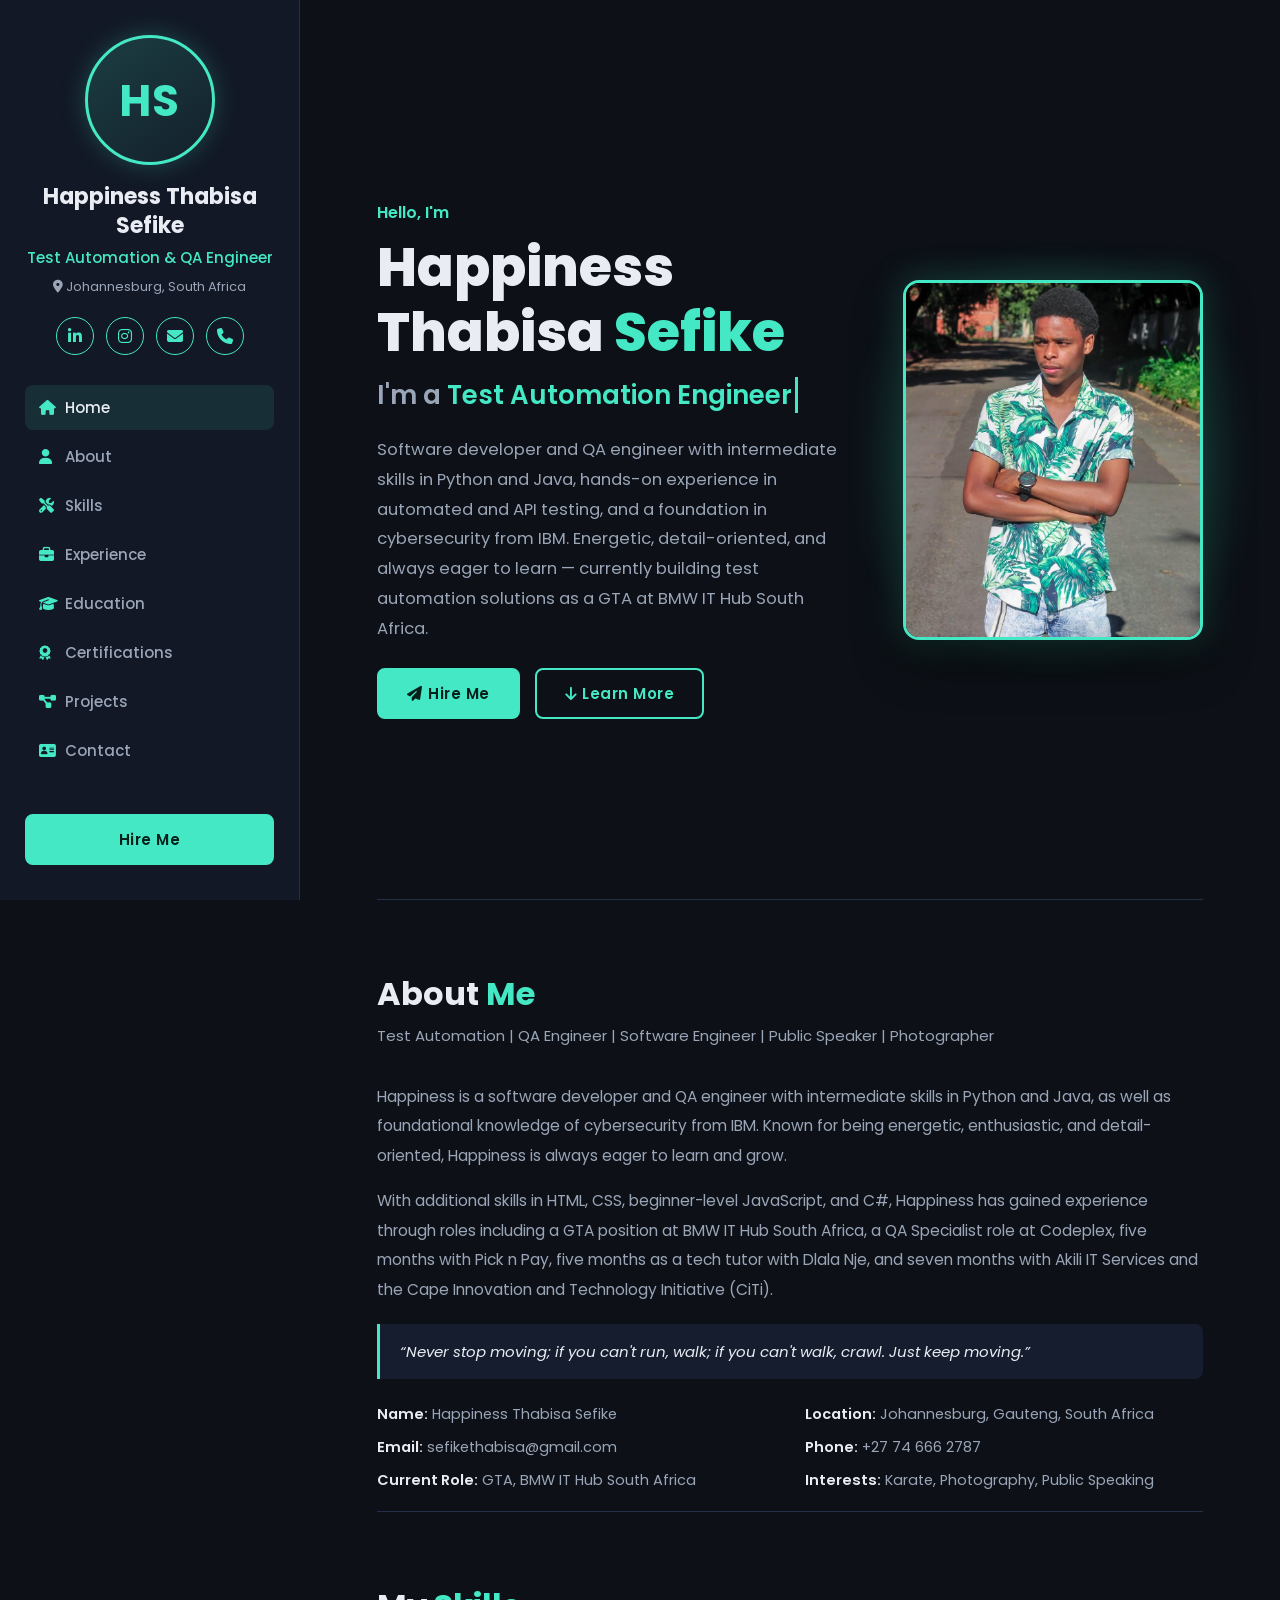
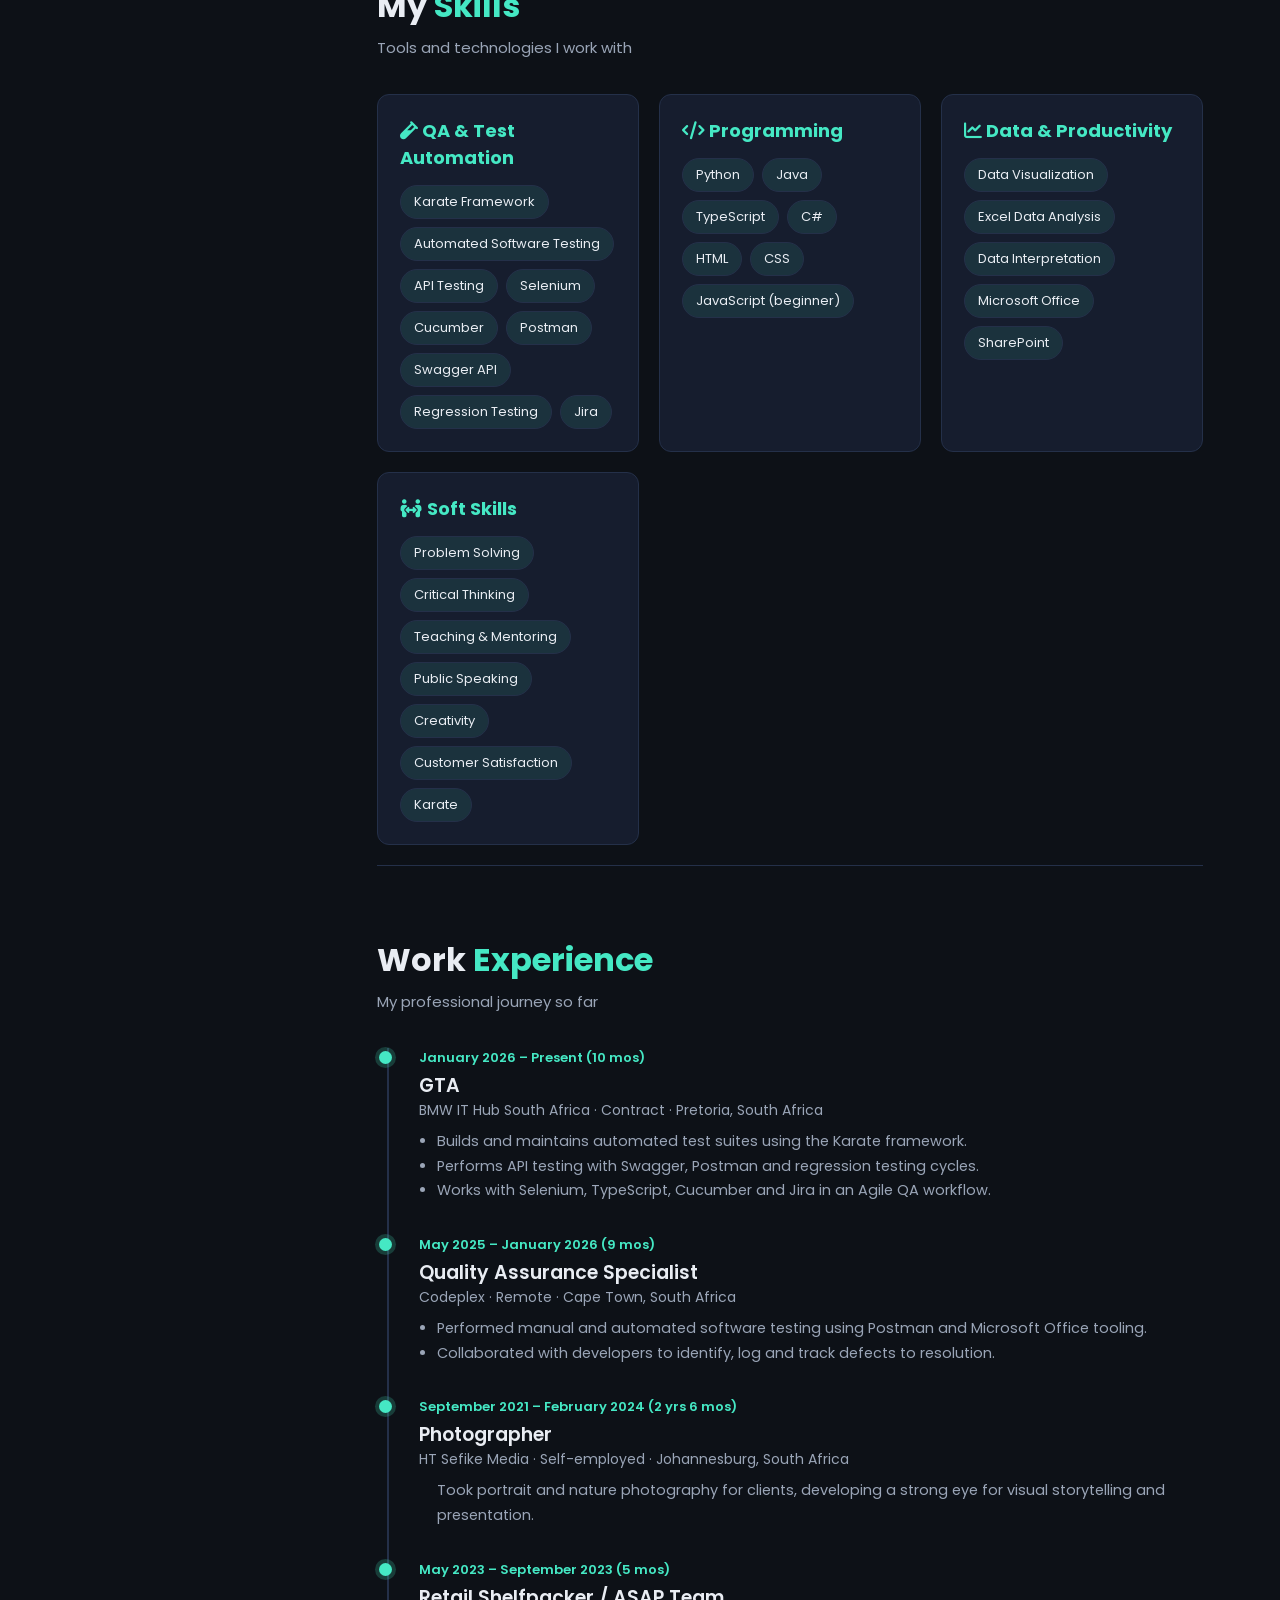
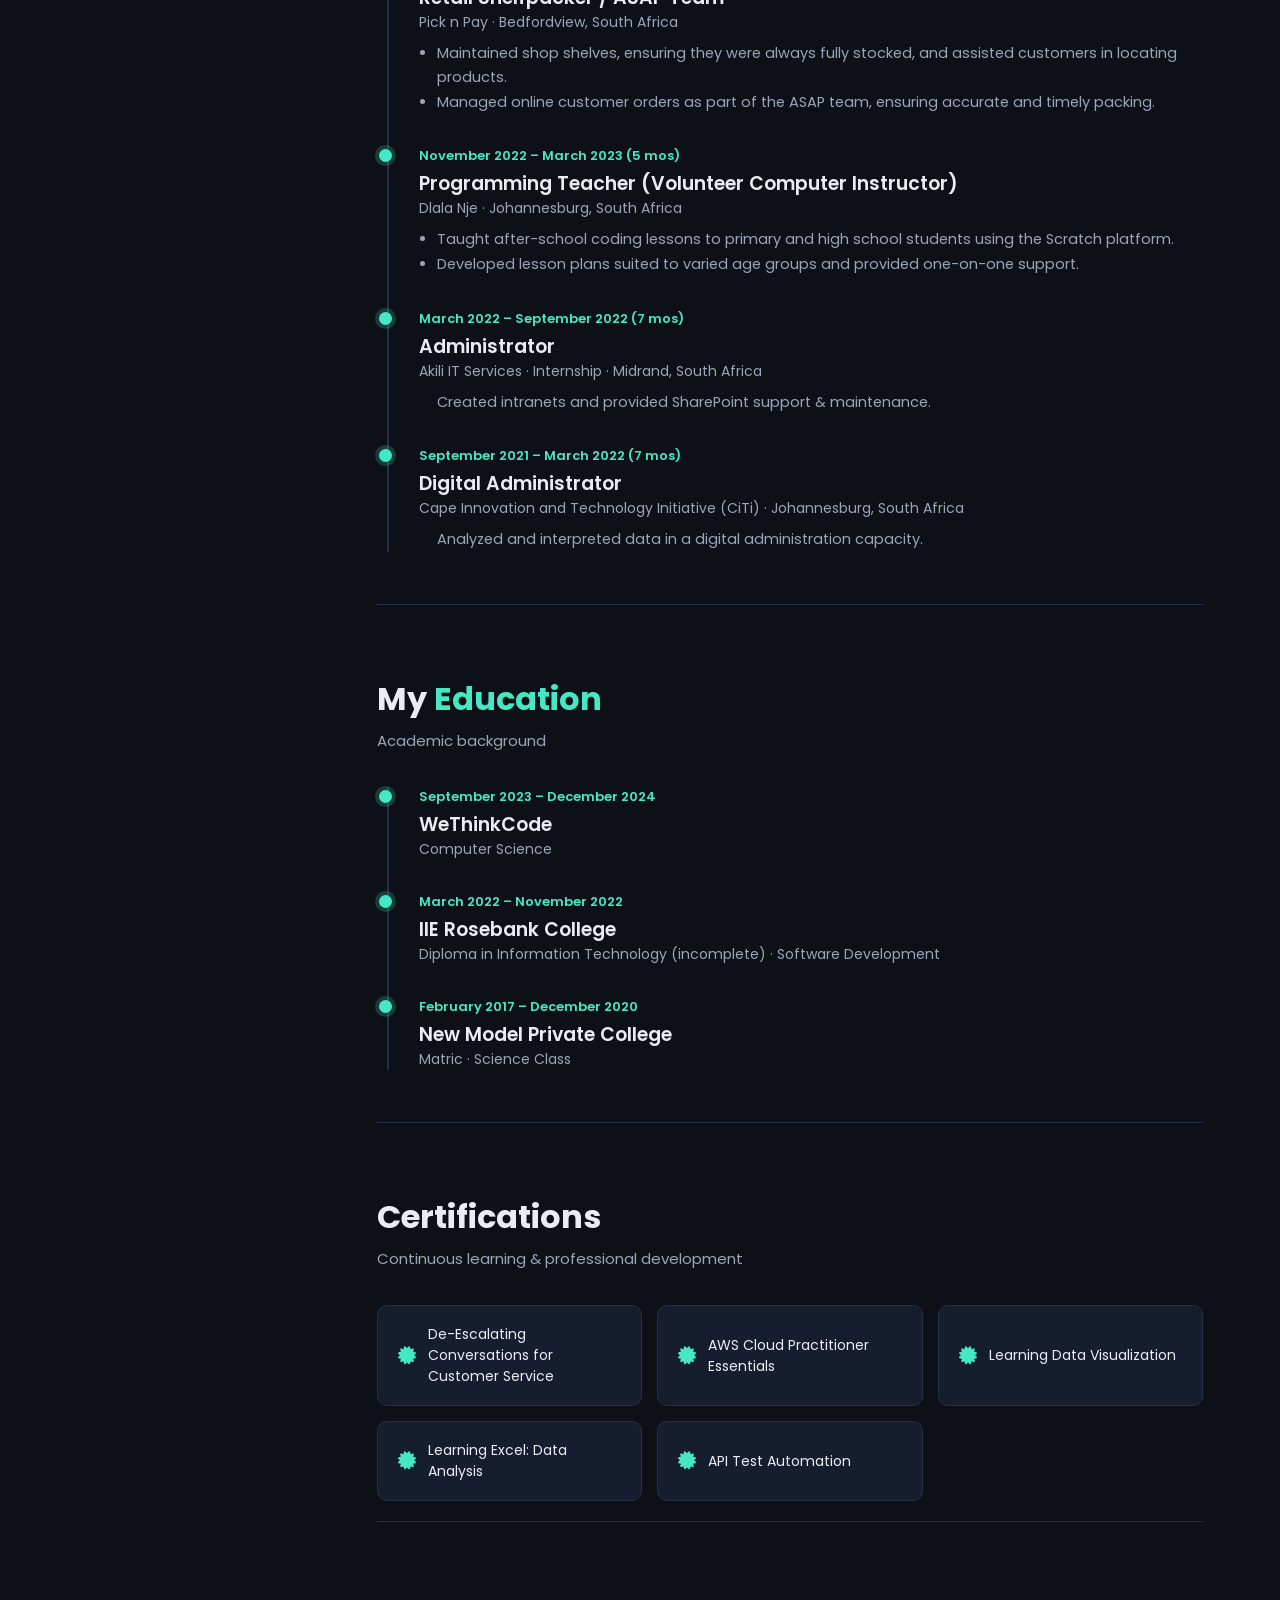
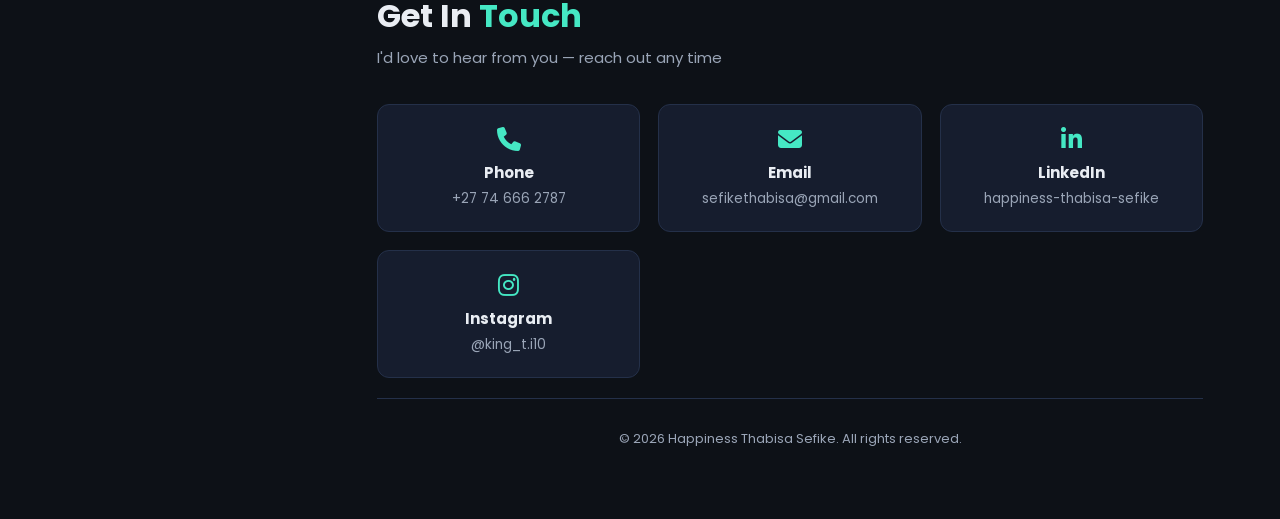
==== commit af7c3737: "Move profile photo to home hero, showcase real GitHub projects - Replace the cramped sidebar photo w" ====
--- a/index.html
+++ b/index.html
@@ -12,9 +12,7 @@
     <div class="layout">
         <aside class="sidebar">
             <button class="menu-toggle" id="menuToggle"><i class="fa-solid fa-bars"></i></button>
-            <div class="profile-photo">
-                <img src="IMG-20211229-WA0019.jpg" alt="Happiness Thabisa Sefike">
-            </div>
+            <div class="profile-photo avatar-initials" aria-hidden="true">HS</div>
             <h1>Happiness Thabisa <span>Sefike</span></h1>
             <div class="role">Test Automation &amp; QA Engineer</div>
             <div class="location"><i class="fa-solid fa-location-dot"></i> Johannesburg, South Africa</div>
@@ -42,18 +40,26 @@
 
         <main class="main-content">
             <section class="home" id="home">
-                <div class="eyebrow">Hello, I'm</div>
-                <h1>Happiness Thabisa <span>Sefike</span></h1>
-                <h3 class="typing-text">I'm a <span class="typed-word"></span></h3>
-                <p class="lead">
-                    Software developer and QA engineer with intermediate skills in Python and Java, hands-on
-                    experience in automated and API testing, and a foundation in cybersecurity from IBM. Energetic,
-                    detail-oriented, and always eager to learn &mdash; currently building test automation solutions
-                    as a GTA at BMW IT Hub South Africa.
-                </p>
-                <div class="cta-group">
-                    <a href="mailto:sefikethabisa@gmail.com" class="btn filled"><i class="fa-solid fa-paper-plane"></i> Hire Me</a>
-                    <a href="#about" class="btn"><i class="fa-solid fa-arrow-down"></i> Learn More</a>
+                <div class="home-inner">
+                    <div class="home-text">
+                        <div class="eyebrow">Hello, I'm</div>
+                        <h1>Happiness Thabisa <span>Sefike</span></h1>
+                        <h3 class="typing-text">I'm a <span class="typed-word"></span></h3>
+                        <p class="lead">
+                            Software developer and QA engineer with intermediate skills in Python and Java, hands-on
+                            experience in automated and API testing, and a foundation in cybersecurity from IBM. Energetic,
+                            detail-oriented, and always eager to learn &mdash; currently building test automation solutions
+                            as a GTA at BMW IT Hub South Africa.
+                        </p>
+                        <div class="cta-group">
+                            <a href="mailto:sefikethabisa@gmail.com" class="btn filled"><i class="fa-solid fa-paper-plane"></i> Hire Me</a>
+                            <a href="#about" class="btn"><i class="fa-solid fa-arrow-down"></i> Learn More</a>
+                        </div>
+                    </div>
+                    <div class="home-photo">
+                        <div class="home-photo-glow"></div>
+                        <img src="IMG-20211229-WA0019.jpg" alt="Happiness Thabisa Sefike">
+                    </div>
                 </div>
             </section>
 
--- a/style.css
+++ b/style.css
@@ -77,6 +77,16 @@
     height: 100%;
     object-fit: cover;
 }
+.profile-photo.avatar-initials{
+    display: flex;
+    align-items: center;
+    justify-content: center;
+    background: linear-gradient(145deg, rgba(69, 232, 196, 0.18), rgba(69, 232, 196, 0.04));
+    font-size: 4.4rem;
+    font-weight: 700;
+    color: var(--accent);
+    letter-spacing: 0.1rem;
+}
 
 .sidebar h1{
     font-size: 2.2rem;
@@ -188,6 +198,41 @@
     justify-content: center;
     min-height: 100vh;
     padding-top: 4rem;
+    max-width: none;
+}
+.home-inner{
+    display: flex;
+    align-items: center;
+    justify-content: space-between;
+    gap: 5rem;
+}
+.home-text{ flex: 1 1 50rem; max-width: 68rem; }
+
+.home-photo{
+    position: relative;
+    flex: 0 0 auto;
+    width: 30rem;
+    height: 36rem;
+    display: flex;
+    align-items: center;
+    justify-content: center;
+}
+.home-photo-glow{
+    position: absolute;
+    inset: -4rem;
+    background: radial-gradient(circle, rgba(69, 232, 196, 0.35), rgba(69, 232, 196, 0.05) 60%, transparent 75%);
+    filter: blur(10px);
+    z-index: 0;
+}
+.home-photo img{
+    position: relative;
+    z-index: 1;
+    width: 100%;
+    height: 100%;
+    object-fit: cover;
+    border-radius: 1.6rem;
+    border: 3px solid var(--accent);
+    box-shadow: 0 20px 50px rgba(0, 0, 0, 0.45), 0 0 35px rgba(69, 232, 196, 0.25);
 }
 .home .eyebrow{
     font-size: 1.6rem;
@@ -461,6 +506,17 @@
 .project h4{ font-size: 1.8rem; margin-bottom: 0.6rem; }
 .project p{ font-size: 1.4rem; color: var(--text-muted); line-height: 1.6; }
 .project .tag-list{ margin-top: 1.2rem; }
+.project-link{
+    display: inline-flex;
+    align-items: center;
+    gap: 0.6rem;
+    margin-top: 1.4rem;
+    font-size: 1.3rem;
+    font-weight: 600;
+    color: var(--accent);
+    transition: 0.25s ease;
+}
+.project-link:hover{ color: var(--text); transform: translateX(3px); }
 
 .gallery{
     display: grid;
@@ -517,4 +573,15 @@
         padding: 0 5% 5rem;
     }
     .home h1{ font-size: 3.6rem; }
-}
+    .home-inner{
+        flex-direction: column-reverse;
+        gap: 3rem;
+        text-align: center;
+    }
+    .home-text{ max-width: 100%; }
+    .cta-group{ justify-content: center; }
+    .home-photo{
+        width: 22rem;
+        height: 26rem;
+    }
+}
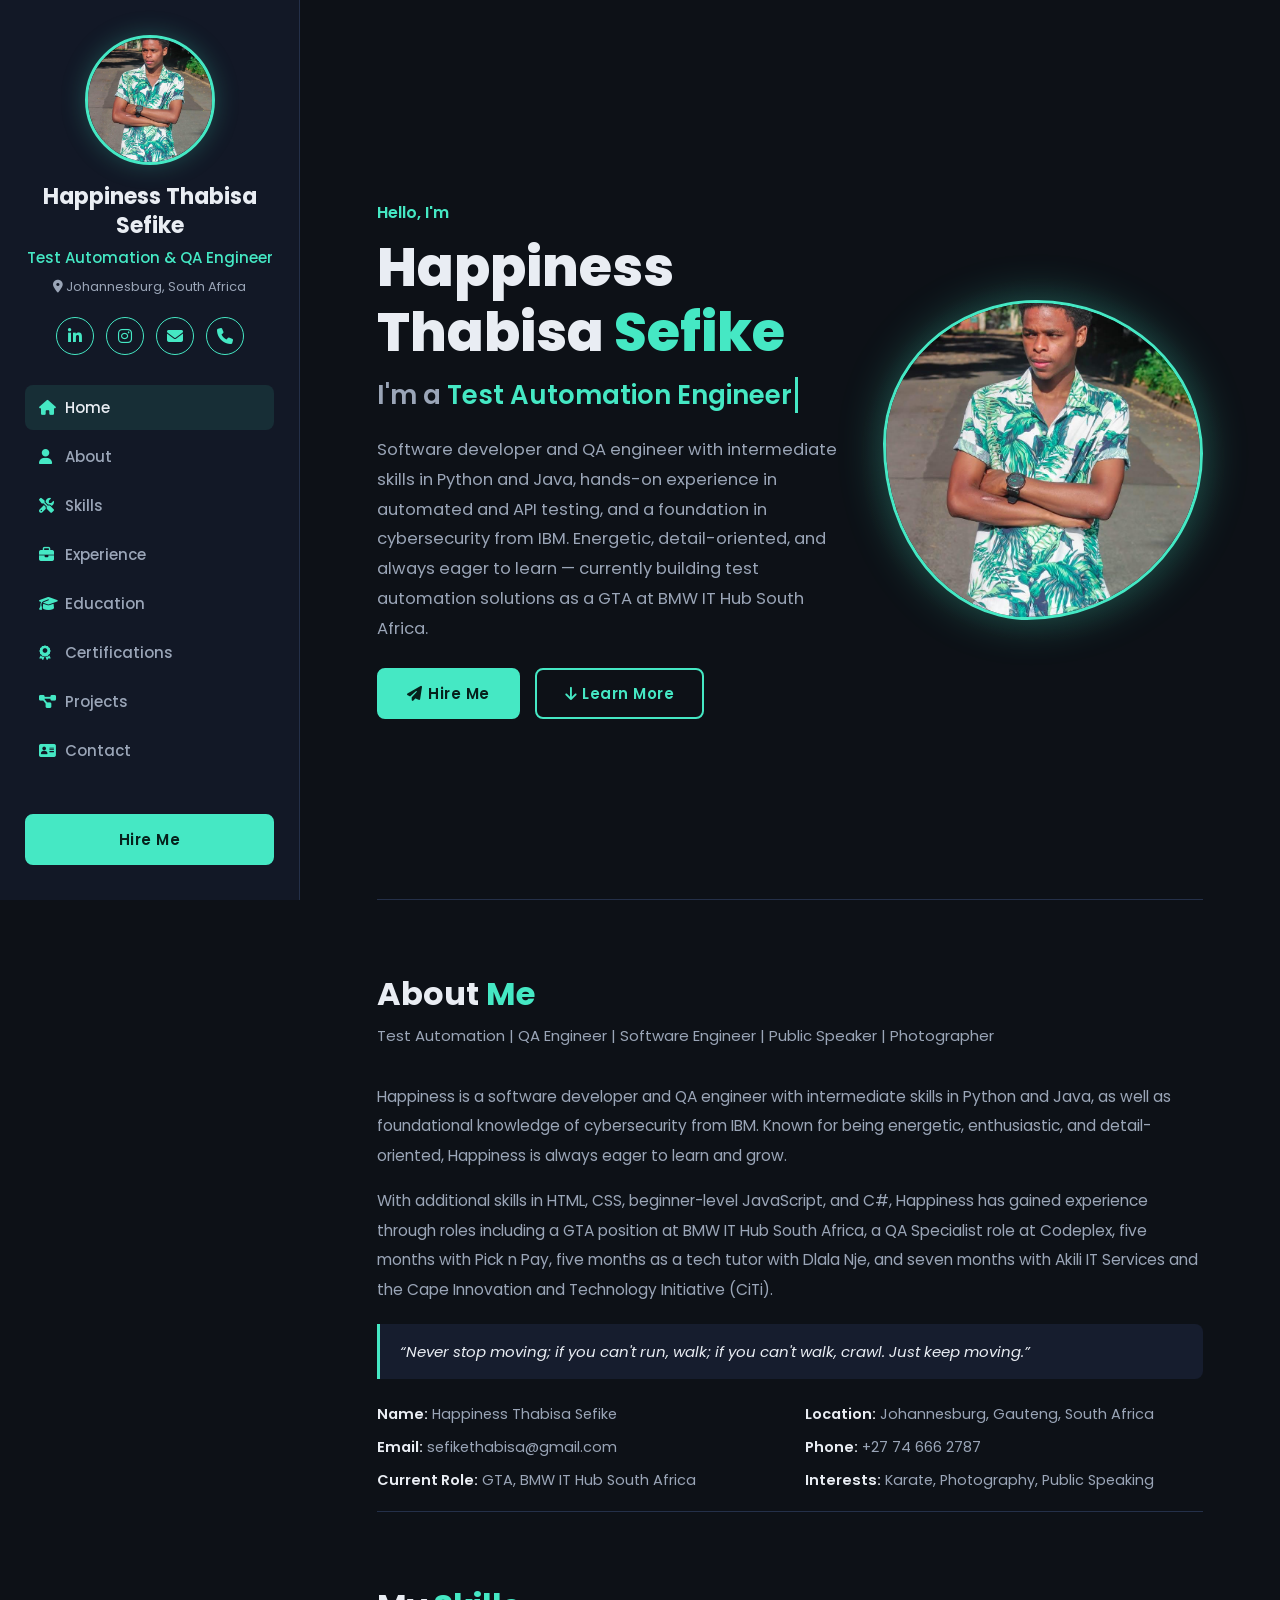
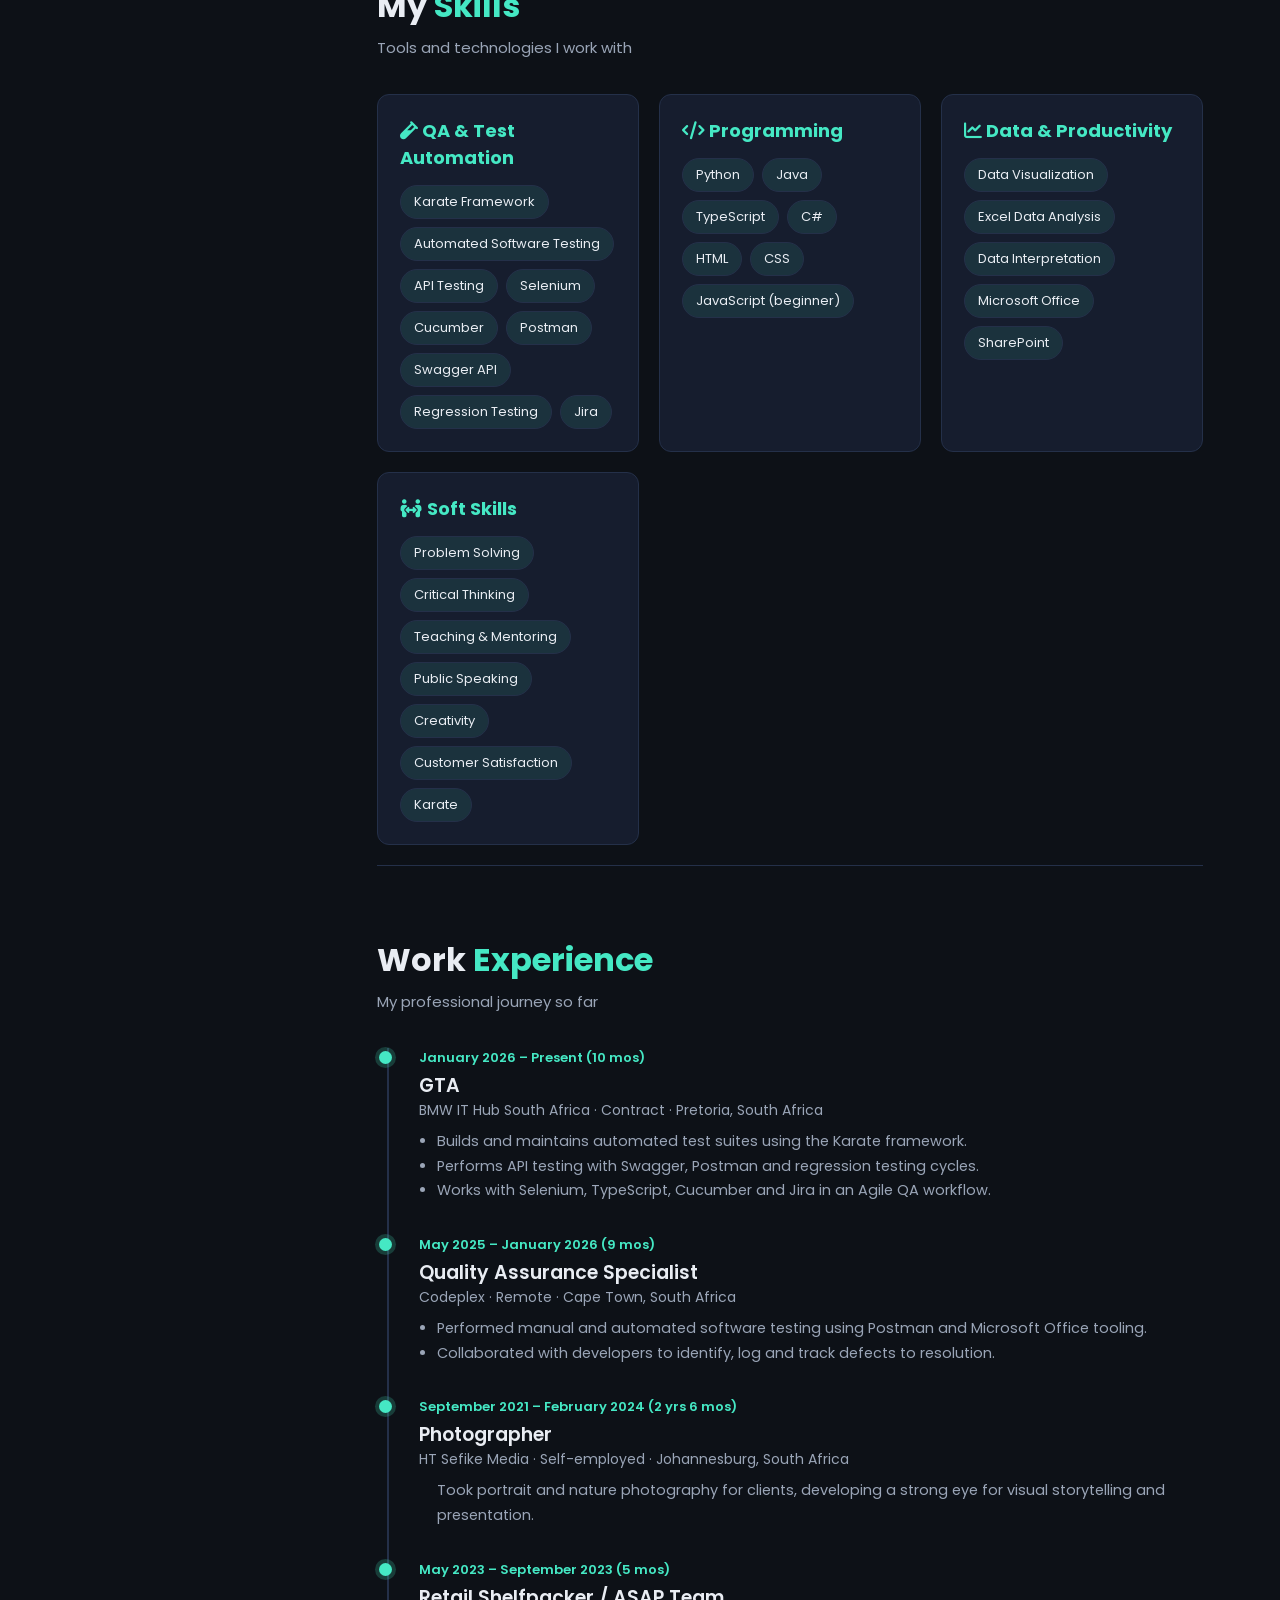
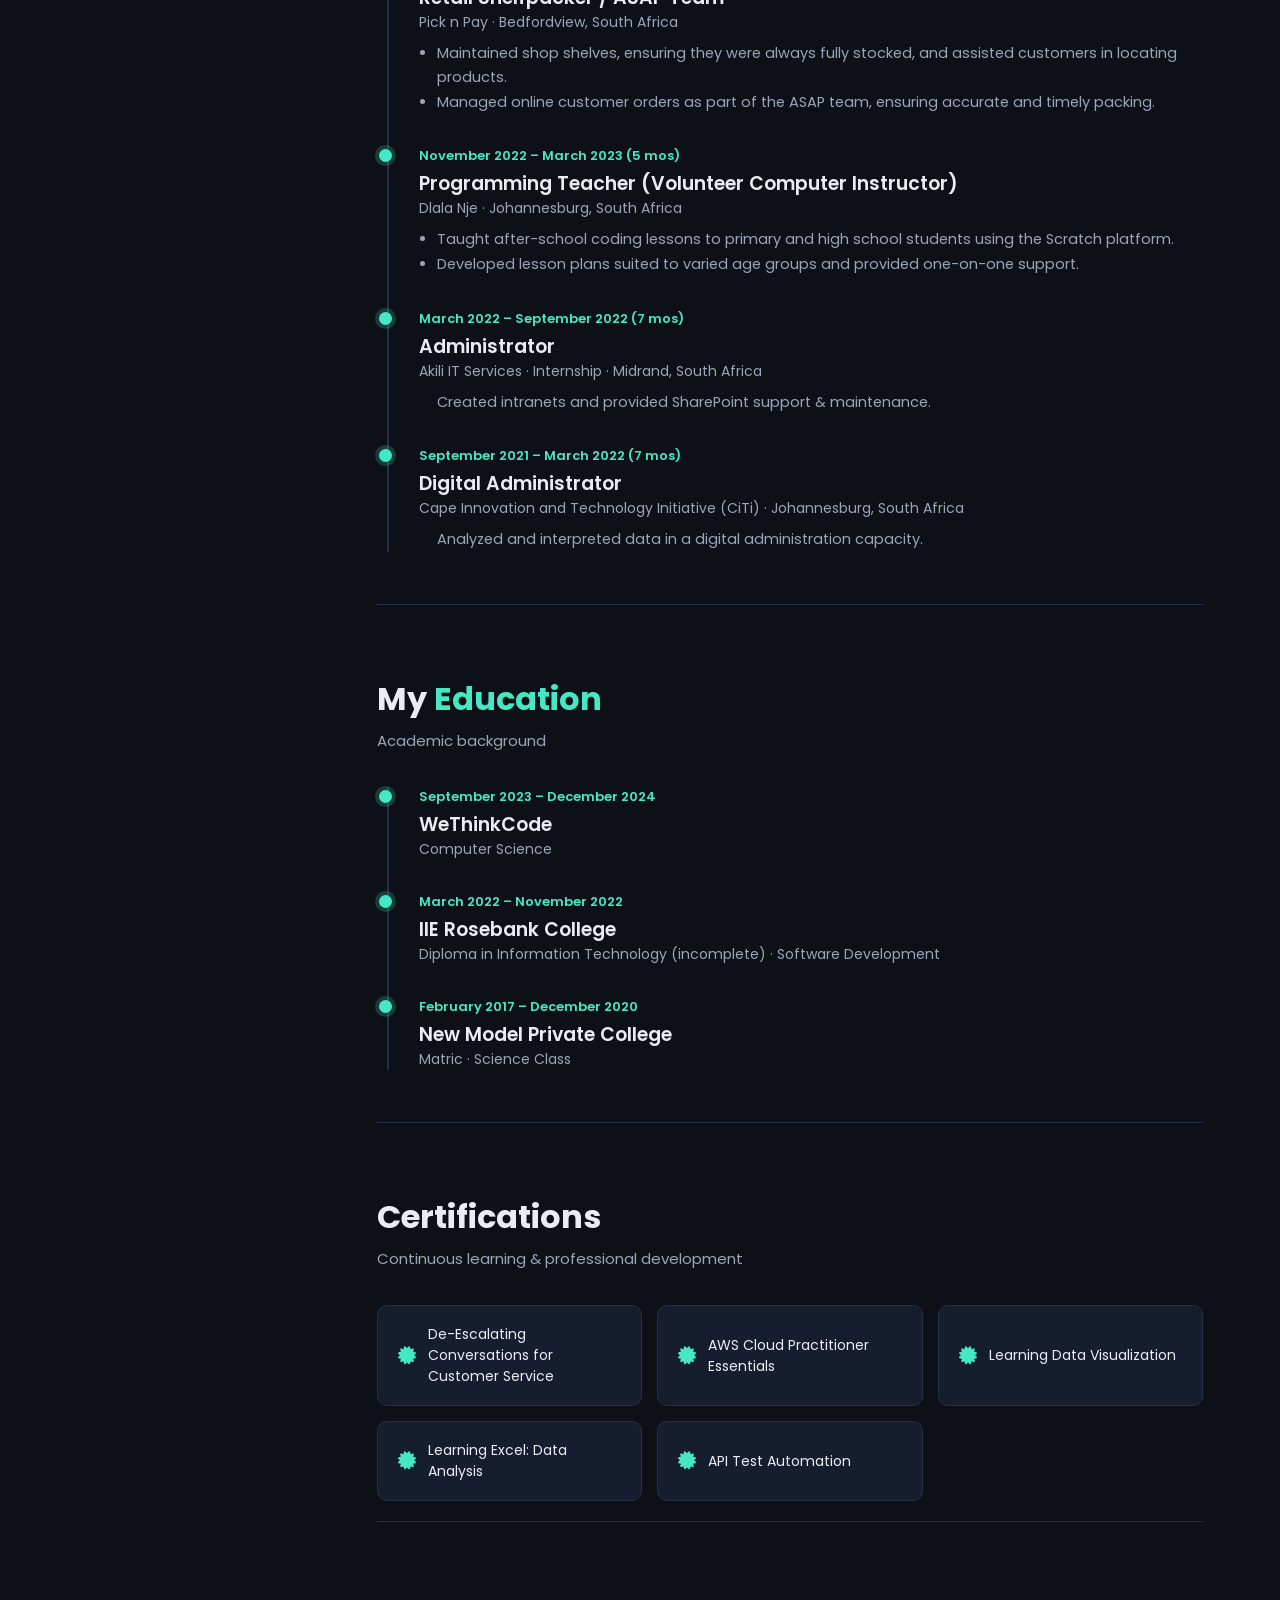
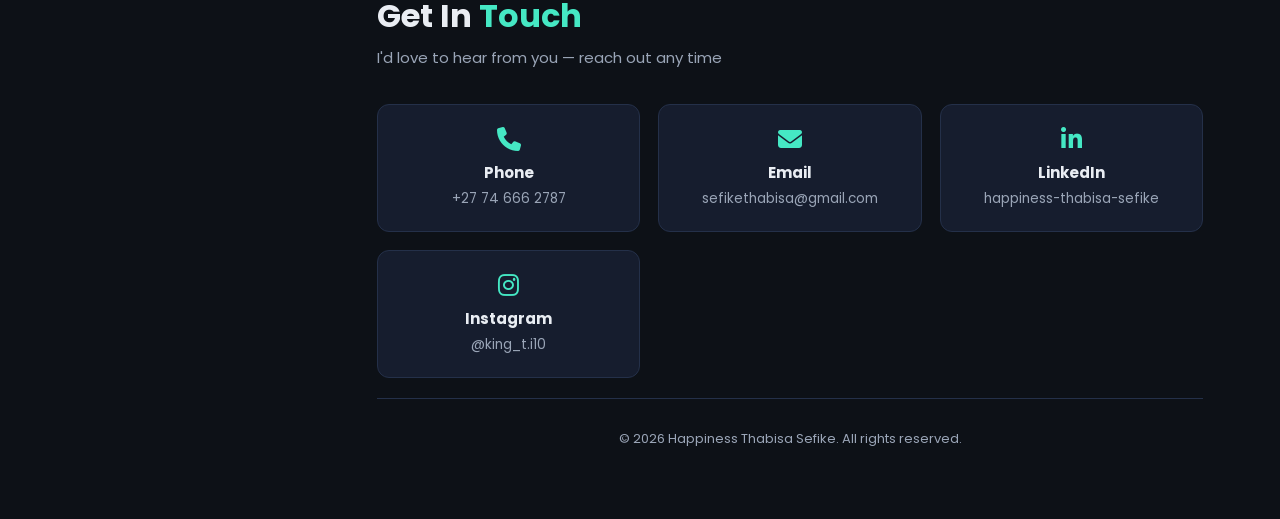
==== commit 5ed4a71e: "Fix mobile nav overlap with off-canvas drawer; add real GitHub projects - Convert sidebar into a fix" ====
--- a/index.html
+++ b/index.html
@@ -9,10 +9,16 @@
     <title>Happiness Sefike | Portfolio</title>
 </head>
 <body>
+    <div class="mobile-topbar">
+        <span class="mobile-logo">Happiness <span>Sefike</span></span>
+        <button class="menu-toggle" id="menuToggle" aria-label="Open menu"><i class="fa-solid fa-bars"></i></button>
+    </div>
+    <div class="sidebar-backdrop" id="sidebarBackdrop"></div>
     <div class="layout">
-        <aside class="sidebar">
-            <button class="menu-toggle" id="menuToggle"><i class="fa-solid fa-bars"></i></button>
-            <div class="profile-photo avatar-initials" aria-hidden="true">HS</div>
+        <aside class="sidebar" id="sidebar">
+            <div class="profile-photo">
+                <img src="IMG-20211229-WA0019.jpg" alt="Happiness Thabisa Sefike">
+            </div>
             <h1>Happiness Thabisa <span>Sefike</span></h1>
             <div class="role">Test Automation &amp; QA Engineer</div>
             <div class="location"><i class="fa-solid fa-location-dot"></i> Johannesburg, South Africa</div>
@@ -57,8 +63,9 @@
                         </div>
                     </div>
                     <div class="home-photo">
-                        <div class="home-photo-glow"></div>
-                        <img src="IMG-20211229-WA0019.jpg" alt="Happiness Thabisa Sefike">
+                        <div class="photo-frame">
+                            <img src="IMG-20211229-WA0019.jpg" alt="Happiness Thabisa Sefike">
+                        </div>
                     </div>
                 </div>
             </section>
@@ -275,12 +282,30 @@
     </div>
 
     <script>
-        // Mobile nav toggle
+        // Mobile off-canvas sidebar toggle
         const menuToggle = document.getElementById('menuToggle');
-        const sideNav = document.getElementById('sideNav');
+        const sidebar = document.getElementById('sidebar');
+        const backdrop = document.getElementById('sidebarBackdrop');
+
+        function openSidebar() {
+            sidebar.classList.add('open');
+            backdrop.classList.add('open');
+        }
+        function closeSidebar() {
+            sidebar.classList.remove('open');
+            backdrop.classList.remove('open');
+        }
         if (menuToggle) {
-            menuToggle.addEventListener('click', () => sideNav.classList.toggle('open'));
+            menuToggle.addEventListener('click', () => {
+                sidebar.classList.contains('open') ? closeSidebar() : openSidebar();
+            });
         }
+        if (backdrop) {
+            backdrop.addEventListener('click', closeSidebar);
+        }
+        document.querySelectorAll('.side-nav a').forEach(link => {
+            link.addEventListener('click', closeSidebar);
+        });
 
         // Highlight active section link on scroll
         const sections = document.querySelectorAll('main section[id]');
--- a/style.css
+++ b/style.css
@@ -56,10 +56,28 @@
     flex-direction: column;
     align-items: center;
     text-align: center;
-    z-index: 200;
-}
-
+    z-index: 300;
+    transition: transform 0.35s ease;
+}
+
+/* Mobile top bar + off-canvas drawer controls (hidden on desktop) */
+.mobile-topbar{
+    display: none;
+}
 .menu-toggle{
+    display: none;
+    background: none;
+    border: 1px solid var(--accent);
+    color: var(--accent);
+    font-size: 1.8rem;
+    width: 4rem;
+    height: 4rem;
+    border-radius: 0.6rem;
+    cursor: pointer;
+    align-items: center;
+    justify-content: center;
+}
+.sidebar-backdrop{
     display: none;
 }
 
@@ -77,16 +95,6 @@
     height: 100%;
     object-fit: cover;
 }
-.profile-photo.avatar-initials{
-    display: flex;
-    align-items: center;
-    justify-content: center;
-    background: linear-gradient(145deg, rgba(69, 232, 196, 0.18), rgba(69, 232, 196, 0.04));
-    font-size: 4.4rem;
-    font-weight: 700;
-    color: var(--accent);
-    letter-spacing: 0.1rem;
-}
 
 .sidebar h1{
     font-size: 2.2rem;
@@ -194,45 +202,50 @@
 /* ---------- Home / Hero ---------- */
 .home{
     display: flex;
-    flex-direction: column;
-    justify-content: center;
+    align-items: center;
     min-height: 100vh;
     padding-top: 4rem;
-    max-width: none;
 }
 .home-inner{
     display: flex;
     align-items: center;
     justify-content: space-between;
-    gap: 5rem;
-}
-.home-text{ flex: 1 1 50rem; max-width: 68rem; }
-
+    gap: 4rem;
+    width: 100%;
+}
+.home-text{
+    flex: 1 1 50rem;
+    min-width: 0;
+}
 .home-photo{
+    flex: 0 0 auto;
     position: relative;
-    flex: 0 0 auto;
-    width: 30rem;
-    height: 36rem;
-    display: flex;
-    align-items: center;
-    justify-content: center;
-}
-.home-photo-glow{
+    width: 32rem;
+    height: 32rem;
+}
+.home-photo::before{
+    content: "";
     position: absolute;
-    inset: -4rem;
-    background: radial-gradient(circle, rgba(69, 232, 196, 0.35), rgba(69, 232, 196, 0.05) 60%, transparent 75%);
-    filter: blur(10px);
+    inset: -2.5rem;
+    background: radial-gradient(circle, rgba(69,232,196,0.25) 0%, rgba(69,232,196,0) 70%);
+    border-radius: 50%;
     z-index: 0;
 }
+.home-photo .photo-frame{
+    position: relative;
+    width: 100%;
+    height: 100%;
+    border-radius: 48% 52% 55% 45% / 45% 48% 52% 55%;
+    overflow: hidden;
+    border: 3px solid var(--accent);
+    box-shadow: 0 0 45px rgba(69, 232, 196, 0.3), inset 0 0 30px rgba(69, 232, 196, 0.1);
+    z-index: 1;
+}
 .home-photo img{
-    position: relative;
-    z-index: 1;
     width: 100%;
     height: 100%;
     object-fit: cover;
-    border-radius: 1.6rem;
-    border: 3px solid var(--accent);
-    box-shadow: 0 20px 50px rgba(0, 0, 0, 0.45), 0 0 35px rgba(69, 232, 196, 0.25);
+    display: block;
 }
 .home .eyebrow{
     font-size: 1.6rem;
@@ -506,17 +519,27 @@
 .project h4{ font-size: 1.8rem; margin-bottom: 0.6rem; }
 .project p{ font-size: 1.4rem; color: var(--text-muted); line-height: 1.6; }
 .project .tag-list{ margin-top: 1.2rem; }
-.project-link{
-    display: inline-flex;
-    align-items: center;
-    gap: 0.6rem;
-    margin-top: 1.4rem;
+.project .project-links{
+    margin-top: 1.6rem;
+    display: flex;
+    gap: 1rem;
+}
+.project .project-links a{
     font-size: 1.3rem;
     font-weight: 600;
     color: var(--accent);
+    border: 1px solid var(--accent);
+    padding: 0.7rem 1.4rem;
+    border-radius: 0.6rem;
+    display: inline-flex;
+    align-items: center;
+    gap: 0.6rem;
     transition: 0.25s ease;
 }
-.project-link:hover{ color: var(--text); transform: translateX(3px); }
+.project .project-links a:hover{
+    background: var(--accent);
+    color: #06211c;
+}
 
 .gallery{
     display: grid;
@@ -538,50 +561,73 @@
 
 /* ---------- Responsive ---------- */
 @media(max-width: 900px){
+    .mobile-topbar{
+        display: flex;
+        align-items: center;
+        justify-content: space-between;
+        position: fixed;
+        top: 0;
+        left: 0;
+        width: 100%;
+        height: 7rem;
+        padding: 0 2rem;
+        background: var(--bg-alt);
+        border-bottom: 1px solid var(--border);
+        z-index: 250;
+    }
+    .mobile-topbar .mobile-logo{
+        font-size: 1.7rem;
+        font-weight: 700;
+        color: var(--text);
+    }
+    .mobile-topbar .mobile-logo span{ color: var(--accent); }
+    .menu-toggle{
+        display: inline-flex;
+    }
+
     .sidebar{
-        position: relative;
-        width: 100%;
-        height: auto;
-        flex-direction: row;
-        flex-wrap: wrap;
-        justify-content: space-between;
-        text-align: left;
-        padding: 2rem;
-    }
+        width: 82%;
+        max-width: 320px;
+        transform: translateX(-100%);
+        box-shadow: 0 0 40px rgba(0,0,0,0.5);
+    }
+    .sidebar.open{
+        transform: translateX(0);
+    }
+
+    .sidebar-backdrop{
+        display: block;
+        position: fixed;
+        inset: 0;
+        background: rgba(0,0,0,0.6);
+        z-index: 250;
+        opacity: 0;
+        pointer-events: none;
+        transition: opacity 0.35s ease;
+    }
+    .sidebar-backdrop.open{
+        opacity: 1;
+        pointer-events: auto;
+    }
+
     nav.side-nav{
-        display: none;
-    }
-    nav.side-nav.open{
         display: block;
     }
-    .menu-toggle{
-        display: block;
-        position: absolute;
-        top: 2rem;
-        right: 2rem;
-        background: none;
-        border: 1px solid var(--accent);
-        color: var(--accent);
-        font-size: 1.8rem;
-        padding: 0.6rem 1rem;
-        border-radius: 0.6rem;
-        cursor: pointer;
-    }
+
     .main-content{
         margin-left: 0;
         width: 100%;
-        padding: 0 5% 5rem;
-    }
-    .home h1{ font-size: 3.6rem; }
+        padding: 9rem 6% 5rem;
+    }
+
+    .home{ min-height: auto; padding-top: 2rem; }
     .home-inner{
         flex-direction: column-reverse;
+        text-align: center;
         gap: 3rem;
-        text-align: center;
-    }
-    .home-text{ max-width: 100%; }
+    }
+    .home-text{ flex-basis: auto; }
+    .home-photo{ width: 22rem; height: 22rem; }
+    .home h1{ font-size: 3.6rem; }
     .cta-group{ justify-content: center; }
-    .home-photo{
-        width: 22rem;
-        height: 26rem;
-    }
-}
+}
